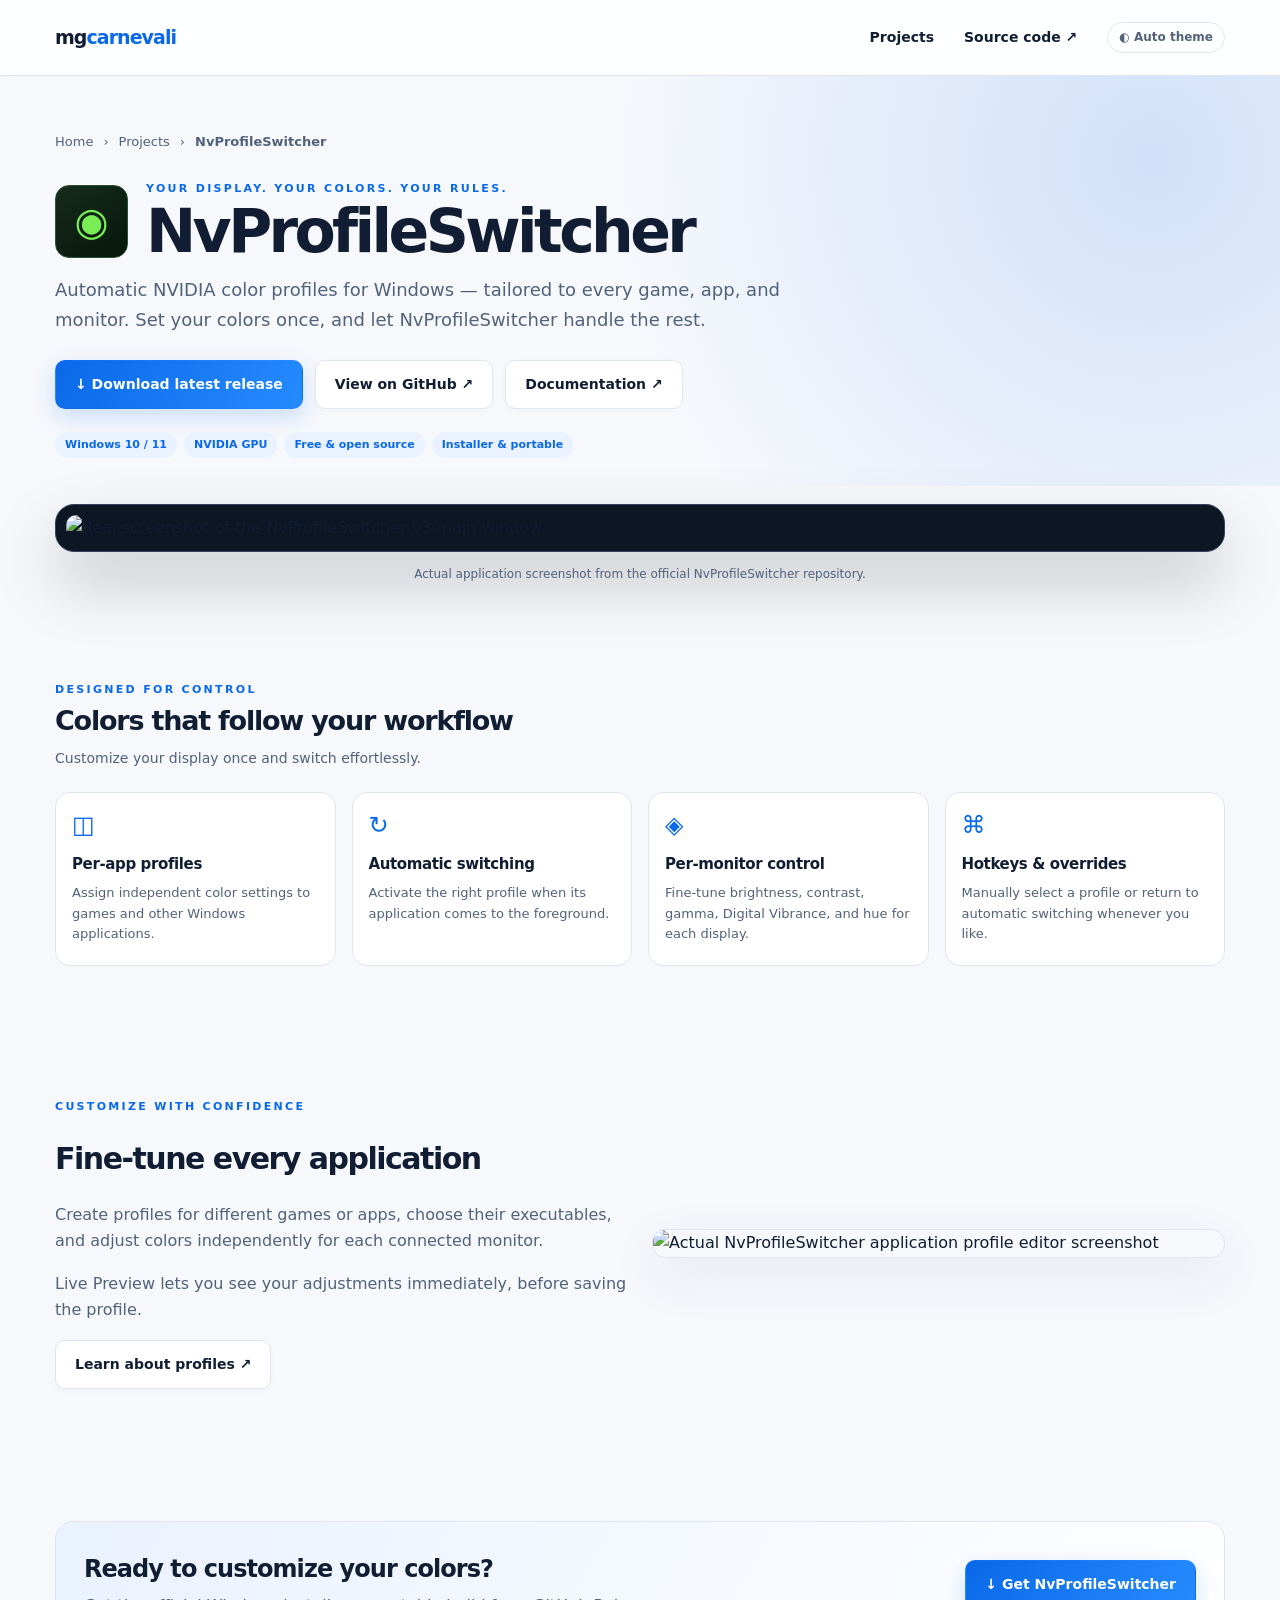
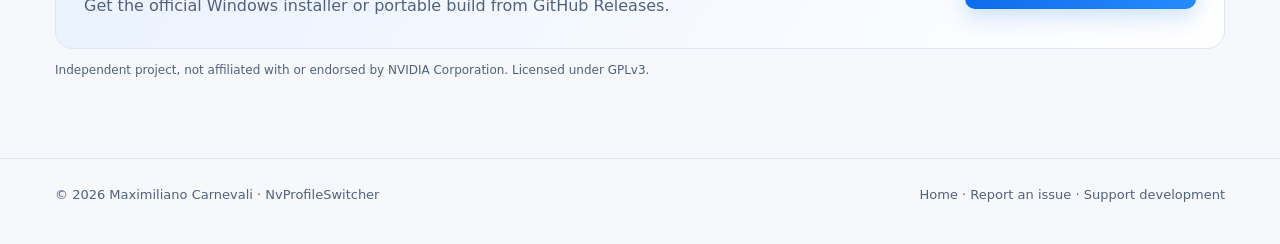
==== NvProfileSwitcher/index.html @ 9fe9328e "Add personal website and NvProfileSwitcher page" ====
<!doctype html><html lang="en"><head><meta charset="utf-8"><meta name="viewport" content="width=device-width, initial-scale=1"><meta name="color-scheme" content="light dark"><title>NvProfileSwitcher | Automatic NVIDIA Color Profiles for Windows</title><meta name="description" content="NvProfileSwitcher automatically applies NVIDIA display color profiles per game, application, and monitor on Windows 10 and 11. Free and open source."><link rel="canonical" href="https://mgcarnevali.github.io/NvProfileSwitcher/"><meta property="og:type" content="website"><meta property="og:title" content="NvProfileSwitcher — Your display. Your colors. Your rules."><meta property="og:description" content="Automatic NVIDIA color profiles for Windows, tailored to every game, app, and monitor."><meta property="og:url" content="https://mgcarnevali.github.io/NvProfileSwitcher/"><link rel="stylesheet" href="/assets/style.css"></head><body>
<header class="site-header"><nav class="container nav" aria-label="Main navigation"><a class="brand" href="/">mg<span>carnevali</span></a><div class="navlinks"><a href="/#projects">Projects</a><a href="https://github.com/mgcarnevali/NvProfileSwitcher" target="_blank" rel="noopener noreferrer">Source code ↗</a><span class="nav-note">◐ Auto theme</span></div></nav></header>
<main><section class="product-hero"><div class="container"><div class="crumbs"><a href="/">Home</a> <span>›</span><a href="/#projects">Projects</a><span>›</span><strong>NvProfileSwitcher</strong></div><div class="product-head"><div class="app-icon" aria-hidden="true">◉</div><div><div class="eyebrow">Your display. Your colors. Your rules.</div><h1>NvProfileSwitcher</h1></div></div><p class="product-sub">Automatic NVIDIA color profiles for Windows — tailored to every game, app, and monitor. Set your colors once, and let NvProfileSwitcher handle the rest.</p><div class="btns"><a class="btn btn-primary" href="https://github.com/mgcarnevali/NvProfileSwitcher/releases/latest" target="_blank" rel="noopener noreferrer">↓ Download latest release</a><a class="btn" href="https://github.com/mgcarnevali/NvProfileSwitcher" target="_blank" rel="noopener noreferrer">View on GitHub ↗</a><a class="btn" href="https://github.com/mgcarnevali/NvProfileSwitcher#readme" target="_blank" rel="noopener noreferrer">Documentation ↗</a></div><div class="tag-row"><span class="tag">Windows 10 / 11</span><span class="tag">NVIDIA GPU</span><span class="tag">Free &amp; open source</span><span class="tag">Installer &amp; portable</span></div></div></section>
<section class="showcase container"><div class="screenshot-frame"><img src="https://raw.githubusercontent.com/mgcarnevali/NvProfileSwitcher/main/assets/screenshots/nvprofileswitcher-main-window.png" alt="Real screenshot of the NvProfileSwitcher v3 main window"></div><p class="screenshot-caption">Actual application screenshot from the official NvProfileSwitcher repository.</p></section>
<section class="section container"><div class="section-title"><div><div class="eyebrow">Designed for control</div><h2>Colors that follow your workflow</h2><p>Customize your display once and switch effortlessly.</p></div></div><div class="feature-grid"><article class="feature"><div class="symbol">◫</div><h3>Per-app profiles</h3><p>Assign independent color settings to games and other Windows applications.</p></article><article class="feature"><div class="symbol">↻</div><h3>Automatic switching</h3><p>Activate the right profile when its application comes to the foreground.</p></article><article class="feature"><div class="symbol">◈</div><h3>Per-monitor control</h3><p>Fine-tune brightness, contrast, gamma, Digital Vibrance, and hue for each display.</p></article><article class="feature"><div class="symbol">⌘</div><h3>Hotkeys &amp; overrides</h3><p>Manually select a profile or return to automatic switching whenever you like.</p></article></div></section>
<section class="section container"><div class="detail-grid"><div><div class="eyebrow">Customize with confidence</div><h2>Fine-tune every application</h2><p>Create profiles for different games or apps, choose their executables, and adjust colors independently for each connected monitor.</p><p>Live Preview lets you see your adjustments immediately, before saving the profile.</p><div class="btns"><a class="btn" href="https://github.com/mgcarnevali/NvProfileSwitcher#profiles-and-editing" target="_blank" rel="noopener noreferrer">Learn about profiles ↗</a></div></div><img src="https://raw.githubusercontent.com/mgcarnevali/NvProfileSwitcher/main/assets/screenshots/nvprofileswitcher-application-profile.png" alt="Actual NvProfileSwitcher application profile editor screenshot" loading="lazy"></div></section>
<section class="section container"><div class="cta"><div><h2>Ready to customize your colors?</h2><p>Get the official Windows installer or portable build from GitHub Releases.</p></div><a class="btn btn-primary" href="https://github.com/mgcarnevali/NvProfileSwitcher/releases/latest" target="_blank" rel="noopener noreferrer">↓ Get NvProfileSwitcher</a></div><p class="smallprint">Independent project, not affiliated with or endorsed by NVIDIA Corporation. Licensed under GPLv3.</p></section></main>
<footer class="site-footer"><div class="container footer-row"><span>© 2026 Maximiliano Carnevali · NvProfileSwitcher</span><span><a href="/">Home</a> · <a href="https://github.com/mgcarnevali/NvProfileSwitcher/issues">Report an issue</a> · <a href="https://ko-fi.com/mgcarnevali">Support development</a></span></div></footer></body></html>
---- assets/style.css ----
:root{color-scheme:light dark;--bg:#f6f8fc;--surface:#ffffff;--ink:#111d32;--sub:#52627a;--line:#dfe6f0;--blue:#0969e8;--blue2:#268bff;--soft:#eaf2ff;--shadow:0 18px 52px rgba(27,53,99,.09);--hero:#eef5ff;--glow:rgba(30,111,235,.17)}
@media(prefers-color-scheme:dark){:root{--bg:#090f19;--surface:#111d2b;--ink:#f0f6ff;--sub:#a4b3c9;--line:#263448;--blue:#3c95ff;--blue2:#1d78ed;--soft:#172e4a;--shadow:0 20px 55px rgba(0,0,0,.26);--hero:#0c1b2b;--glow:rgba(23,107,232,.24)}}
*{box-sizing:border-box}html{scroll-behavior:smooth}body{margin:0;background:var(--bg);color:var(--ink);font:16px/1.65 Inter,ui-sans-serif,system-ui,-apple-system,'Segoe UI',sans-serif}a{color:inherit;text-decoration:none}a:focus-visible,button:focus-visible{outline:3px solid var(--blue);outline-offset:4px}img{max-width:100%;display:block}.container{width:min(1170px,calc(100% - 44px));margin-inline:auto}.site-header{height:76px;display:flex;align-items:center;border-bottom:1px solid var(--line);background:color-mix(in srgb,var(--surface) 88%,transparent);position:sticky;top:0;z-index:10;backdrop-filter:blur(16px)}.nav{display:flex;align-items:center;justify-content:space-between;gap:24px}.brand{font-weight:800;font-size:19px;letter-spacing:-.05em;color:var(--ink)}.brand span{color:var(--blue)}.navlinks{display:flex;align-items:center;gap:30px;font-size:14px;font-weight:650}.navlinks a:hover,.link:hover{color:var(--blue)}.nav-note{font-size:12px;color:var(--sub);border:1px solid var(--line);border-radius:999px;padding:5px 11px}.eyebrow{text-transform:uppercase;font-size:11px;letter-spacing:.21em;color:var(--blue);font-weight:800}.hero{position:relative;overflow:hidden;border-bottom:1px solid var(--line);background:radial-gradient(circle at 82% 35%,var(--glow),transparent 42%),linear-gradient(125deg,var(--surface),var(--hero))}.hero-grid{min-height:425px;display:grid;grid-template-columns:1.05fr .95fr;align-items:center;gap:50px;padding-block:58px}.hero h1{font-size:clamp(42px,5.1vw,72px);letter-spacing:-.065em;line-height:1.07;margin:16px 0 22px;font-weight:800}.hero p{color:var(--sub);font-size:17px;max-width:580px;margin:0 0 29px}.hero-art{position:relative;min-height:280px;display:flex;align-items:center;justify-content:center}.art-orb{position:absolute;width:280px;height:280px;border-radius:50%;background:radial-gradient(circle,#3c9bff80,#1352b300 67%);filter:blur(15px)}.terminal{position:relative;width:100%;max-width:510px;border:1px solid #385476;border-radius:15px;background:#0c1422;box-shadow:0 28px 60px #020b1b60;overflow:hidden;transform:rotate(-3deg)}.term-bar{height:37px;background:#18253a;border-bottom:1px solid #304056;display:flex;align-items:center;gap:7px;padding:0 14px}.dot{width:9px;height:9px;border-radius:50%;background:#ec7370}.dot:nth-child(2){background:#e9c66d}.dot:nth-child(3){background:#68cfa4}.term-body{padding:28px;font:14px/2.05 ui-monospace,SFMono-Regular,Consolas,monospace;color:#c5dcff}.term-body .prompt{color:#70e4b7}.term-body .keyword{color:#74adff}.term-body .muted{color:#7c94b6}.btns{display:flex;flex-wrap:wrap;gap:12px}.btn{display:inline-flex;align-items:center;justify-content:center;gap:9px;border:1px solid var(--line);background:var(--surface);color:var(--ink);border-radius:10px;padding:12px 19px;font-weight:750;font-size:14px;box-shadow:0 2px 8px #00000006;transition:transform .18s,box-shadow .18s}.btn:hover{transform:translateY(-2px);box-shadow:var(--shadow)}.btn-primary{background:linear-gradient(125deg,var(--blue),var(--blue2));border-color:transparent;color:#fff;box-shadow:0 8px 22px #0969e830}.section{padding-block:66px}.section-title{display:flex;justify-content:space-between;align-items:end;gap:24px;margin-bottom:22px}.section-title h2{font-size:27px;letter-spacing:-.045em;margin:0 0 3px}.section-title p{color:var(--sub);margin:0;font-size:14px}.project-grid{display:grid;grid-template-columns:1.35fr 1fr;gap:18px}.project-card{background:var(--surface);border:1px solid var(--line);border-radius:18px;padding:26px;box-shadow:var(--shadow);overflow:hidden}.project-card.featured{grid-row:span 2;display:flex;flex-direction:column}.project-head{display:flex;align-items:center;gap:15px}.app-icon{width:55px;height:55px;border-radius:14px;background:linear-gradient(145deg,#162c1d,#06160b);border:1px solid #2c5133;color:#78ed55;display:grid;place-items:center;font-size:30px;font-weight:800;flex:none}.mini-icon{width:44px;height:44px;border-radius:12px;background:var(--soft);color:var(--blue);display:grid;place-items:center;font-size:22px;flex:none}.project-card h3{font-size:20px;letter-spacing:-.035em;margin:0}.project-card p{color:var(--sub);margin:7px 0 16px;font-size:14px}.tag-row{display:flex;gap:7px;flex-wrap:wrap}.tag{background:var(--soft);color:var(--blue);font-size:11px;font-weight:700;padding:4px 10px;border-radius:999px}.project-screenshot{margin-top:24px;border:1px solid #314159;border-radius:12px;overflow:hidden;background:#0c1523;min-height:180px;display:grid;place-items:center}.project-screenshot img{width:100%;height:auto}.card-bottom{margin-top:auto;padding-top:20px}.link{font-weight:800;font-size:14px;color:var(--blue)}.card-slim{display:flex;flex-direction:column;justify-content:space-between;min-height:188px}.card-slim .project-head{align-items:flex-start}.muted{color:var(--sub)}.site-footer{border-top:1px solid var(--line);padding:25px 0 38px;color:var(--sub);font-size:13px}.footer-row{display:flex;justify-content:space-between;gap:20px;flex-wrap:wrap}.footer-row a:hover{color:var(--blue)}.crumbs{display:flex;align-items:center;gap:10px;color:var(--sub);font-size:13px;margin-bottom:28px}.crumbs a:hover{color:var(--blue)}.product-hero{padding:55px 0 28px;background:radial-gradient(circle at 90% 20%,var(--glow),transparent 45%)}.product-head{display:flex;align-items:center;gap:18px;margin-bottom:12px}.product-head .app-icon{width:73px;height:73px;font-size:39px}.product-head h1{font-size:clamp(37px,5vw,60px);line-height:1.08;letter-spacing:-.06em;margin:0}.product-sub{font-size:18px;color:var(--sub);max-width:790px;margin:0 0 25px}.product-hero .tag-row{margin-top:23px}.showcase{padding:18px 0 30px}.screenshot-frame{padding:10px;background:#0c1625;border:1px solid #32435a;border-radius:19px;box-shadow:0 30px 65px #00000035}.screenshot-frame img{border-radius:10px;width:100%}.screenshot-caption{text-align:center;color:var(--sub);font-size:12px;margin:13px 0 0}.feature-grid{display:grid;grid-template-columns:repeat(4,1fr);gap:16px}.feature{padding:20px 16px;background:var(--surface);border:1px solid var(--line);border-radius:15px}.feature .symbol{font-size:24px;color:var(--blue);line-height:1}.feature h3{font-size:15px;letter-spacing:-.025em;margin:15px 0 6px}.feature p{font-size:13px;line-height:1.6;color:var(--sub);margin:0}.detail-grid{display:grid;grid-template-columns:1fr 1fr;gap:24px;align-items:center}.detail-grid img{border-radius:13px;border:1px solid var(--line);box-shadow:var(--shadow)}.detail-grid h2{font-size:30px;letter-spacing:-.05em;line-height:1.2}.detail-grid p{color:var(--sub)}.cta{padding:28px;border-radius:18px;background:linear-gradient(120deg,var(--soft),var(--surface));border:1px solid var(--line);display:flex;align-items:center;justify-content:space-between;gap:24px}.cta h2{margin:0 0 4px;letter-spacing:-.04em}.cta p{margin:0;color:var(--sub)}.smallprint{font-size:12px;color:var(--sub)}
@media(max-width:850px){.hero-grid{grid-template-columns:1fr;gap:10px;padding-block:52px}.hero-art{min-height:210px}.terminal{max-width:570px;transform:none}.project-grid{grid-template-columns:1fr}.project-card.featured{grid-row:auto}.feature-grid{grid-template-columns:repeat(2,1fr)}.detail-grid{grid-template-columns:1fr}.product-head h1{font-size:39px}}
@media(max-width:520px){.container{width:min(100% - 30px,1170px)}.site-header{height:66px}.navlinks{gap:15px;font-size:13px}.nav-note{display:none}.hero h1{font-size:45px}.hero-grid{padding-block:38px}.hero-art{min-height:165px}.term-body{font-size:11px;padding:18px}.section{padding-block:42px}.feature-grid{grid-template-columns:1fr}.product-head .app-icon{width:54px;height:54px;font-size:30px}.product-head h1{font-size:31px}.product-sub{font-size:16px}.cta{flex-direction:column;align-items:flex-start}.btns .btn{font-size:13px;padding:11px 13px}}
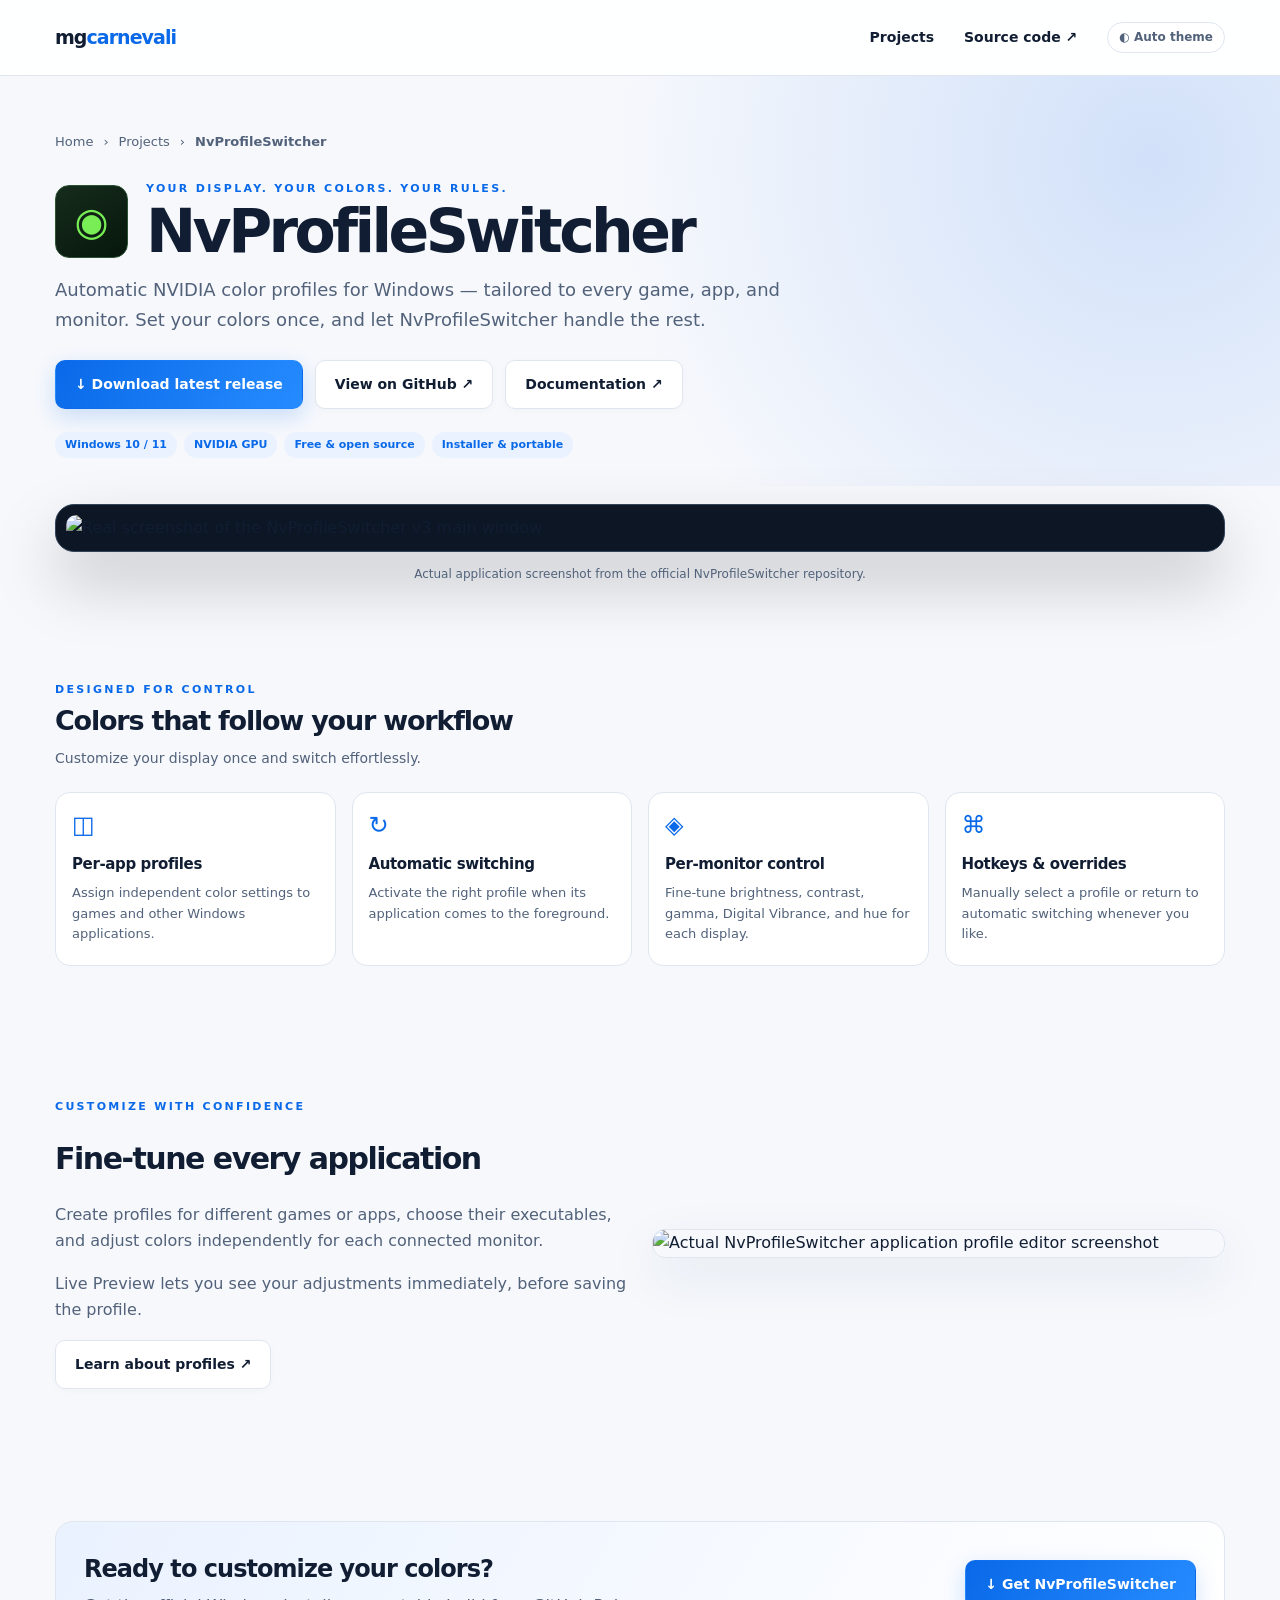
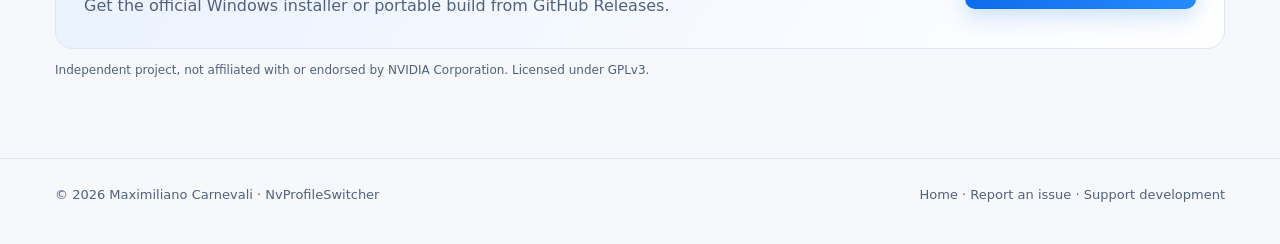
==== commit 643f6bd4: "Add personal website and NvProfileSwitcher page" ====
--- a/NvProfileSwitcher/index.html
+++ b/NvProfileSwitcher/index.html
@@ -1,8 +1,8 @@
 <!doctype html><html lang="en"><head><meta charset="utf-8"><meta name="viewport" content="width=device-width, initial-scale=1"><meta name="color-scheme" content="light dark"><title>NvProfileSwitcher | Automatic NVIDIA Color Profiles for Windows</title><meta name="description" content="NvProfileSwitcher automatically applies NVIDIA display color profiles per game, application, and monitor on Windows 10 and 11. Free and open source."><link rel="canonical" href="https://mgcarnevali.github.io/NvProfileSwitcher/"><meta property="og:type" content="website"><meta property="og:title" content="NvProfileSwitcher — Your display. Your colors. Your rules."><meta property="og:description" content="Automatic NVIDIA color profiles for Windows, tailored to every game, app, and monitor."><meta property="og:url" content="https://mgcarnevali.github.io/NvProfileSwitcher/"><link rel="stylesheet" href="/assets/style.css"></head><body>
-<header class="site-header"><nav class="container nav" aria-label="Main navigation"><a class="brand" href="/">mg<span>carnevali</span></a><div class="navlinks"><a href="/#projects">Projects</a><a href="https://github.com/mgcarnevali/NvProfileSwitcher" target="_blank" rel="noopener noreferrer">Source code ↗</a><span class="nav-note">◐ Auto theme</span></div></nav></header>
+<header class="site-header"><nav class="container nav" aria-label="Main navigation"><a class="brand" href="/">mg<span>carnevali</span></a><div class="navlinks"><a href="/#projects">Projects</a><a href="https://github.com/mgcarnevali/NvProfileSwitcher" target="_blank" rel="noopener noreferrer">Source code ↗</a><button class="theme-toggle" type="button" data-theme-toggle aria-label="Theme: Auto. Click to change theme" title="Switch color theme">◐ Auto theme</button></div></nav></header>
 <main><section class="product-hero"><div class="container"><div class="crumbs"><a href="/">Home</a> <span>›</span><a href="/#projects">Projects</a><span>›</span><strong>NvProfileSwitcher</strong></div><div class="product-head"><div class="app-icon" aria-hidden="true">◉</div><div><div class="eyebrow">Your display. Your colors. Your rules.</div><h1>NvProfileSwitcher</h1></div></div><p class="product-sub">Automatic NVIDIA color profiles for Windows — tailored to every game, app, and monitor. Set your colors once, and let NvProfileSwitcher handle the rest.</p><div class="btns"><a class="btn btn-primary" href="https://github.com/mgcarnevali/NvProfileSwitcher/releases/latest" target="_blank" rel="noopener noreferrer">↓ Download latest release</a><a class="btn" href="https://github.com/mgcarnevali/NvProfileSwitcher" target="_blank" rel="noopener noreferrer">View on GitHub ↗</a><a class="btn" href="https://github.com/mgcarnevali/NvProfileSwitcher#readme" target="_blank" rel="noopener noreferrer">Documentation ↗</a></div><div class="tag-row"><span class="tag">Windows 10 / 11</span><span class="tag">NVIDIA GPU</span><span class="tag">Free &amp; open source</span><span class="tag">Installer &amp; portable</span></div></div></section>
 <section class="showcase container"><div class="screenshot-frame"><img src="https://raw.githubusercontent.com/mgcarnevali/NvProfileSwitcher/main/assets/screenshots/nvprofileswitcher-main-window.png" alt="Real screenshot of the NvProfileSwitcher v3 main window"></div><p class="screenshot-caption">Actual application screenshot from the official NvProfileSwitcher repository.</p></section>
 <section class="section container"><div class="section-title"><div><div class="eyebrow">Designed for control</div><h2>Colors that follow your workflow</h2><p>Customize your display once and switch effortlessly.</p></div></div><div class="feature-grid"><article class="feature"><div class="symbol">◫</div><h3>Per-app profiles</h3><p>Assign independent color settings to games and other Windows applications.</p></article><article class="feature"><div class="symbol">↻</div><h3>Automatic switching</h3><p>Activate the right profile when its application comes to the foreground.</p></article><article class="feature"><div class="symbol">◈</div><h3>Per-monitor control</h3><p>Fine-tune brightness, contrast, gamma, Digital Vibrance, and hue for each display.</p></article><article class="feature"><div class="symbol">⌘</div><h3>Hotkeys &amp; overrides</h3><p>Manually select a profile or return to automatic switching whenever you like.</p></article></div></section>
 <section class="section container"><div class="detail-grid"><div><div class="eyebrow">Customize with confidence</div><h2>Fine-tune every application</h2><p>Create profiles for different games or apps, choose their executables, and adjust colors independently for each connected monitor.</p><p>Live Preview lets you see your adjustments immediately, before saving the profile.</p><div class="btns"><a class="btn" href="https://github.com/mgcarnevali/NvProfileSwitcher#profiles-and-editing" target="_blank" rel="noopener noreferrer">Learn about profiles ↗</a></div></div><img src="https://raw.githubusercontent.com/mgcarnevali/NvProfileSwitcher/main/assets/screenshots/nvprofileswitcher-application-profile.png" alt="Actual NvProfileSwitcher application profile editor screenshot" loading="lazy"></div></section>
 <section class="section container"><div class="cta"><div><h2>Ready to customize your colors?</h2><p>Get the official Windows installer or portable build from GitHub Releases.</p></div><a class="btn btn-primary" href="https://github.com/mgcarnevali/NvProfileSwitcher/releases/latest" target="_blank" rel="noopener noreferrer">↓ Get NvProfileSwitcher</a></div><p class="smallprint">Independent project, not affiliated with or endorsed by NVIDIA Corporation. Licensed under GPLv3.</p></section></main>
-<footer class="site-footer"><div class="container footer-row"><span>© 2026 Maximiliano Carnevali · NvProfileSwitcher</span><span><a href="/">Home</a> · <a href="https://github.com/mgcarnevali/NvProfileSwitcher/issues">Report an issue</a> · <a href="https://ko-fi.com/mgcarnevali">Support development</a></span></div></footer></body></html>
+<footer class="site-footer"><div class="container footer-row"><span>© 2026 Maximiliano Carnevali · NvProfileSwitcher</span><span><a href="/">Home</a> · <a href="https://github.com/mgcarnevali/NvProfileSwitcher/issues">Report an issue</a> · <a href="https://ko-fi.com/mgcarnevali">Support development</a></span></div></footer><script src="/assets/theme.js" defer></script></body></html>
--- a/assets/style.css
+++ b/assets/style.css
@@ -1,5 +1,9 @@
 :root{color-scheme:light dark;--bg:#f6f8fc;--surface:#ffffff;--ink:#111d32;--sub:#52627a;--line:#dfe6f0;--blue:#0969e8;--blue2:#268bff;--soft:#eaf2ff;--shadow:0 18px 52px rgba(27,53,99,.09);--hero:#eef5ff;--glow:rgba(30,111,235,.17)}
-@media(prefers-color-scheme:dark){:root{--bg:#090f19;--surface:#111d2b;--ink:#f0f6ff;--sub:#a4b3c9;--line:#263448;--blue:#3c95ff;--blue2:#1d78ed;--soft:#172e4a;--shadow:0 20px 55px rgba(0,0,0,.26);--hero:#0c1b2b;--glow:rgba(23,107,232,.24)}}
+@media(prefers-color-scheme:dark){:root:not([data-theme="light"]){--bg:#090f19;--surface:#111d2b;--ink:#f0f6ff;--sub:#a4b3c9;--line:#263448;--blue:#3c95ff;--blue2:#1d78ed;--soft:#172e4a;--shadow:0 20px 55px rgba(0,0,0,.26);--hero:#0c1b2b;--glow:rgba(23,107,232,.24)}}
 *{box-sizing:border-box}html{scroll-behavior:smooth}body{margin:0;background:var(--bg);color:var(--ink);font:16px/1.65 Inter,ui-sans-serif,system-ui,-apple-system,'Segoe UI',sans-serif}a{color:inherit;text-decoration:none}a:focus-visible,button:focus-visible{outline:3px solid var(--blue);outline-offset:4px}img{max-width:100%;display:block}.container{width:min(1170px,calc(100% - 44px));margin-inline:auto}.site-header{height:76px;display:flex;align-items:center;border-bottom:1px solid var(--line);background:color-mix(in srgb,var(--surface) 88%,transparent);position:sticky;top:0;z-index:10;backdrop-filter:blur(16px)}.nav{display:flex;align-items:center;justify-content:space-between;gap:24px}.brand{font-weight:800;font-size:19px;letter-spacing:-.05em;color:var(--ink)}.brand span{color:var(--blue)}.navlinks{display:flex;align-items:center;gap:30px;font-size:14px;font-weight:650}.navlinks a:hover,.link:hover{color:var(--blue)}.nav-note{font-size:12px;color:var(--sub);border:1px solid var(--line);border-radius:999px;padding:5px 11px}.eyebrow{text-transform:uppercase;font-size:11px;letter-spacing:.21em;color:var(--blue);font-weight:800}.hero{position:relative;overflow:hidden;border-bottom:1px solid var(--line);background:radial-gradient(circle at 82% 35%,var(--glow),transparent 42%),linear-gradient(125deg,var(--surface),var(--hero))}.hero-grid{min-height:425px;display:grid;grid-template-columns:1.05fr .95fr;align-items:center;gap:50px;padding-block:58px}.hero h1{font-size:clamp(42px,5.1vw,72px);letter-spacing:-.065em;line-height:1.07;margin:16px 0 22px;font-weight:800}.hero p{color:var(--sub);font-size:17px;max-width:580px;margin:0 0 29px}.hero-art{position:relative;min-height:280px;display:flex;align-items:center;justify-content:center}.art-orb{position:absolute;width:280px;height:280px;border-radius:50%;background:radial-gradient(circle,#3c9bff80,#1352b300 67%);filter:blur(15px)}.terminal{position:relative;width:100%;max-width:510px;border:1px solid #385476;border-radius:15px;background:#0c1422;box-shadow:0 28px 60px #020b1b60;overflow:hidden;transform:rotate(-3deg)}.term-bar{height:37px;background:#18253a;border-bottom:1px solid #304056;display:flex;align-items:center;gap:7px;padding:0 14px}.dot{width:9px;height:9px;border-radius:50%;background:#ec7370}.dot:nth-child(2){background:#e9c66d}.dot:nth-child(3){background:#68cfa4}.term-body{padding:28px;font:14px/2.05 ui-monospace,SFMono-Regular,Consolas,monospace;color:#c5dcff}.term-body .prompt{color:#70e4b7}.term-body .keyword{color:#74adff}.term-body .muted{color:#7c94b6}.btns{display:flex;flex-wrap:wrap;gap:12px}.btn{display:inline-flex;align-items:center;justify-content:center;gap:9px;border:1px solid var(--line);background:var(--surface);color:var(--ink);border-radius:10px;padding:12px 19px;font-weight:750;font-size:14px;box-shadow:0 2px 8px #00000006;transition:transform .18s,box-shadow .18s}.btn:hover{transform:translateY(-2px);box-shadow:var(--shadow)}.btn-primary{background:linear-gradient(125deg,var(--blue),var(--blue2));border-color:transparent;color:#fff;box-shadow:0 8px 22px #0969e830}.section{padding-block:66px}.section-title{display:flex;justify-content:space-between;align-items:end;gap:24px;margin-bottom:22px}.section-title h2{font-size:27px;letter-spacing:-.045em;margin:0 0 3px}.section-title p{color:var(--sub);margin:0;font-size:14px}.project-grid{display:grid;grid-template-columns:1.35fr 1fr;gap:18px}.project-card{background:var(--surface);border:1px solid var(--line);border-radius:18px;padding:26px;box-shadow:var(--shadow);overflow:hidden}.project-card.featured{grid-row:span 2;display:flex;flex-direction:column}.project-head{display:flex;align-items:center;gap:15px}.app-icon{width:55px;height:55px;border-radius:14px;background:linear-gradient(145deg,#162c1d,#06160b);border:1px solid #2c5133;color:#78ed55;display:grid;place-items:center;font-size:30px;font-weight:800;flex:none}.mini-icon{width:44px;height:44px;border-radius:12px;background:var(--soft);color:var(--blue);display:grid;place-items:center;font-size:22px;flex:none}.project-card h3{font-size:20px;letter-spacing:-.035em;margin:0}.project-card p{color:var(--sub);margin:7px 0 16px;font-size:14px}.tag-row{display:flex;gap:7px;flex-wrap:wrap}.tag{background:var(--soft);color:var(--blue);font-size:11px;font-weight:700;padding:4px 10px;border-radius:999px}.project-screenshot{margin-top:24px;border:1px solid #314159;border-radius:12px;overflow:hidden;background:#0c1523;min-height:180px;display:grid;place-items:center}.project-screenshot img{width:100%;height:auto}.card-bottom{margin-top:auto;padding-top:20px}.link{font-weight:800;font-size:14px;color:var(--blue)}.card-slim{display:flex;flex-direction:column;justify-content:space-between;min-height:188px}.card-slim .project-head{align-items:flex-start}.muted{color:var(--sub)}.site-footer{border-top:1px solid var(--line);padding:25px 0 38px;color:var(--sub);font-size:13px}.footer-row{display:flex;justify-content:space-between;gap:20px;flex-wrap:wrap}.footer-row a:hover{color:var(--blue)}.crumbs{display:flex;align-items:center;gap:10px;color:var(--sub);font-size:13px;margin-bottom:28px}.crumbs a:hover{color:var(--blue)}.product-hero{padding:55px 0 28px;background:radial-gradient(circle at 90% 20%,var(--glow),transparent 45%)}.product-head{display:flex;align-items:center;gap:18px;margin-bottom:12px}.product-head .app-icon{width:73px;height:73px;font-size:39px}.product-head h1{font-size:clamp(37px,5vw,60px);line-height:1.08;letter-spacing:-.06em;margin:0}.product-sub{font-size:18px;color:var(--sub);max-width:790px;margin:0 0 25px}.product-hero .tag-row{margin-top:23px}.showcase{padding:18px 0 30px}.screenshot-frame{padding:10px;background:#0c1625;border:1px solid #32435a;border-radius:19px;box-shadow:0 30px 65px #00000035}.screenshot-frame img{border-radius:10px;width:100%}.screenshot-caption{text-align:center;color:var(--sub);font-size:12px;margin:13px 0 0}.feature-grid{display:grid;grid-template-columns:repeat(4,1fr);gap:16px}.feature{padding:20px 16px;background:var(--surface);border:1px solid var(--line);border-radius:15px}.feature .symbol{font-size:24px;color:var(--blue);line-height:1}.feature h3{font-size:15px;letter-spacing:-.025em;margin:15px 0 6px}.feature p{font-size:13px;line-height:1.6;color:var(--sub);margin:0}.detail-grid{display:grid;grid-template-columns:1fr 1fr;gap:24px;align-items:center}.detail-grid img{border-radius:13px;border:1px solid var(--line);box-shadow:var(--shadow)}.detail-grid h2{font-size:30px;letter-spacing:-.05em;line-height:1.2}.detail-grid p{color:var(--sub)}.cta{padding:28px;border-radius:18px;background:linear-gradient(120deg,var(--soft),var(--surface));border:1px solid var(--line);display:flex;align-items:center;justify-content:space-between;gap:24px}.cta h2{margin:0 0 4px;letter-spacing:-.04em}.cta p{margin:0;color:var(--sub)}.smallprint{font-size:12px;color:var(--sub)}
 @media(max-width:850px){.hero-grid{grid-template-columns:1fr;gap:10px;padding-block:52px}.hero-art{min-height:210px}.terminal{max-width:570px;transform:none}.project-grid{grid-template-columns:1fr}.project-card.featured{grid-row:auto}.feature-grid{grid-template-columns:repeat(2,1fr)}.detail-grid{grid-template-columns:1fr}.product-head h1{font-size:39px}}
 @media(max-width:520px){.container{width:min(100% - 30px,1170px)}.site-header{height:66px}.navlinks{gap:15px;font-size:13px}.nav-note{display:none}.hero h1{font-size:45px}.hero-grid{padding-block:38px}.hero-art{min-height:165px}.term-body{font-size:11px;padding:18px}.section{padding-block:42px}.feature-grid{grid-template-columns:1fr}.product-head .app-icon{width:54px;height:54px;font-size:30px}.product-head h1{font-size:31px}.product-sub{font-size:16px}.cta{flex-direction:column;align-items:flex-start}.btns .btn{font-size:13px;padding:11px 13px}}
+
+:root[data-theme="dark"]{color-scheme:dark;--bg:#090f19;--surface:#111d2b;--ink:#f0f6ff;--sub:#a4b3c9;--line:#263448;--blue:#3c95ff;--blue2:#1d78ed;--soft:#172e4a;--shadow:0 20px 55px rgba(0,0,0,.26);--hero:#0c1b2b;--glow:rgba(23,107,232,.24)}
+:root[data-theme="light"]{color-scheme:light;--bg:#f6f8fc;--surface:#ffffff;--ink:#111d32;--sub:#52627a;--line:#dfe6f0;--blue:#0969e8;--blue2:#268bff;--soft:#eaf2ff;--shadow:0 18px 52px rgba(27,53,99,.09);--hero:#eef5ff;--glow:rgba(30,111,235,.17)}
+.theme-toggle{font:inherit;font-size:12px;font-weight:650;line-height:1.65;color:var(--sub);background:var(--surface);border:1px solid var(--line);border-radius:999px;padding:5px 11px;cursor:pointer;white-space:nowrap}.theme-toggle:hover{border-color:var(--blue);color:var(--blue)}
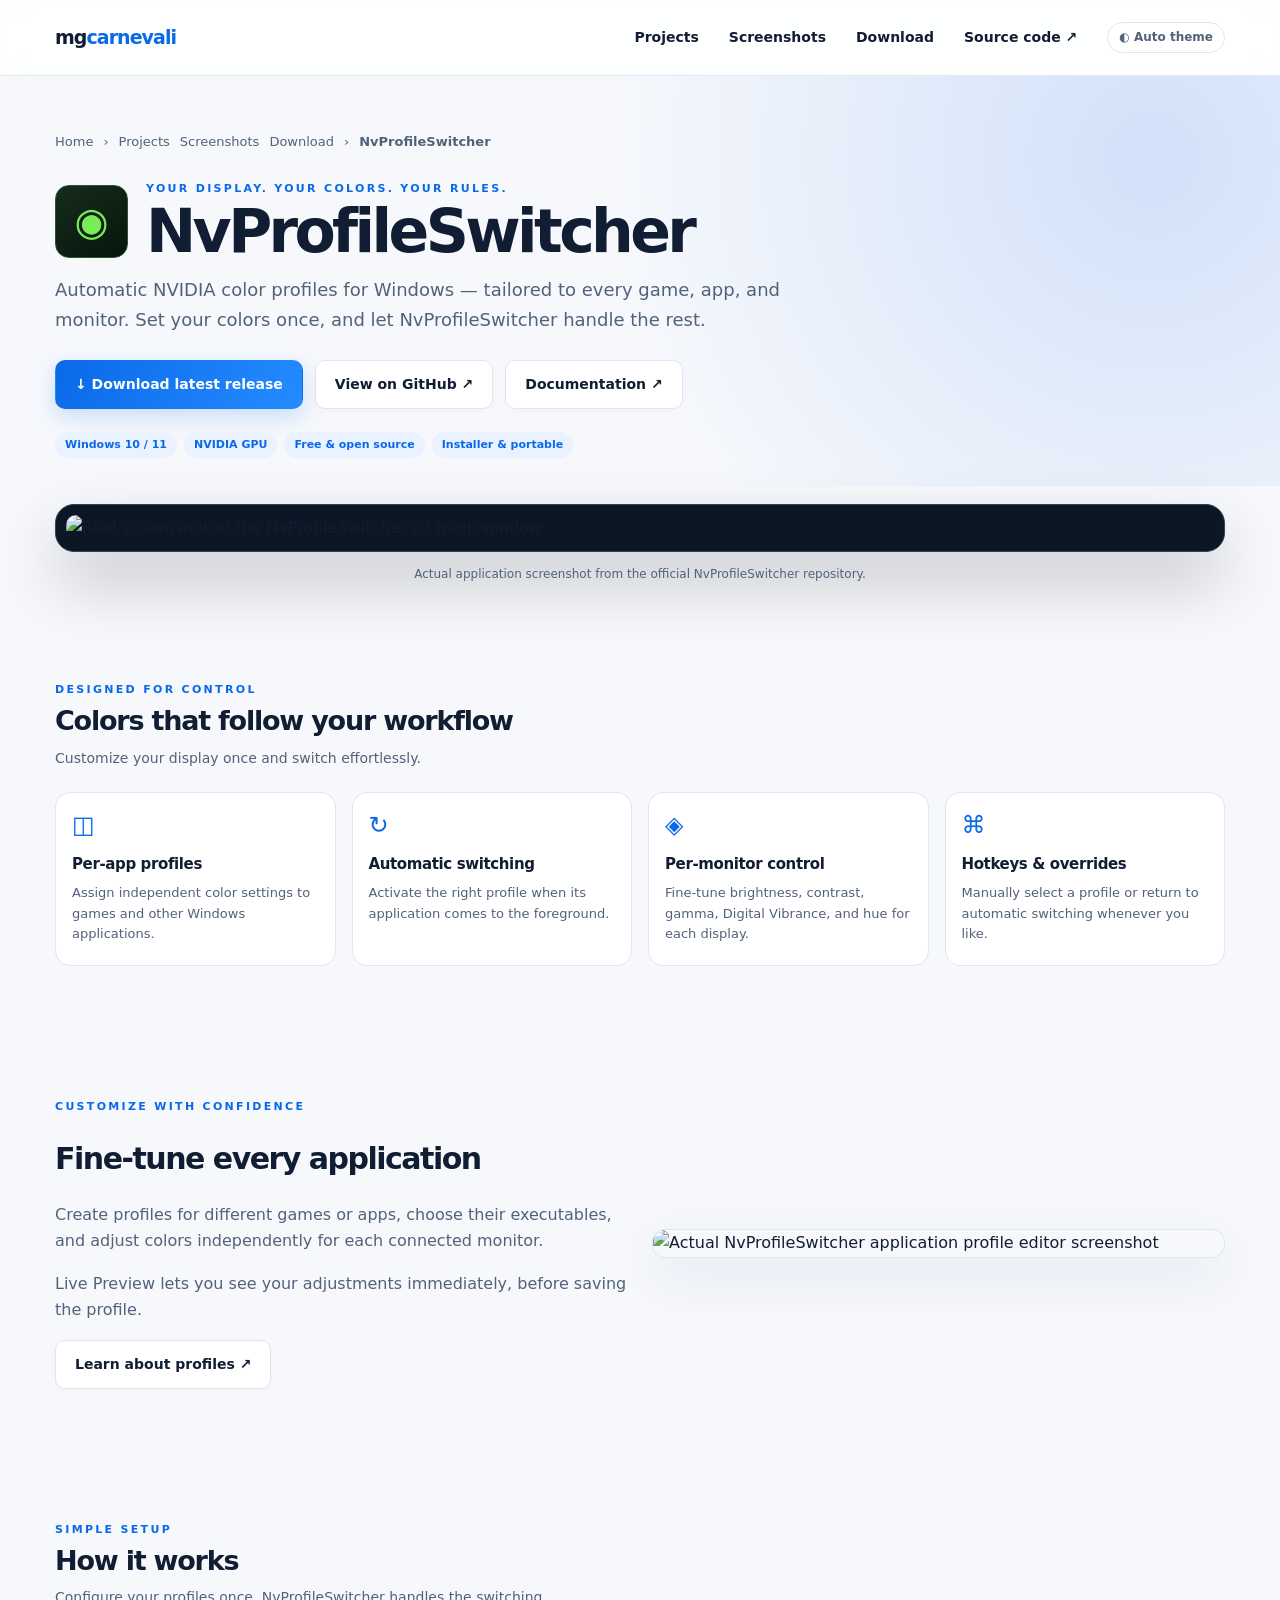
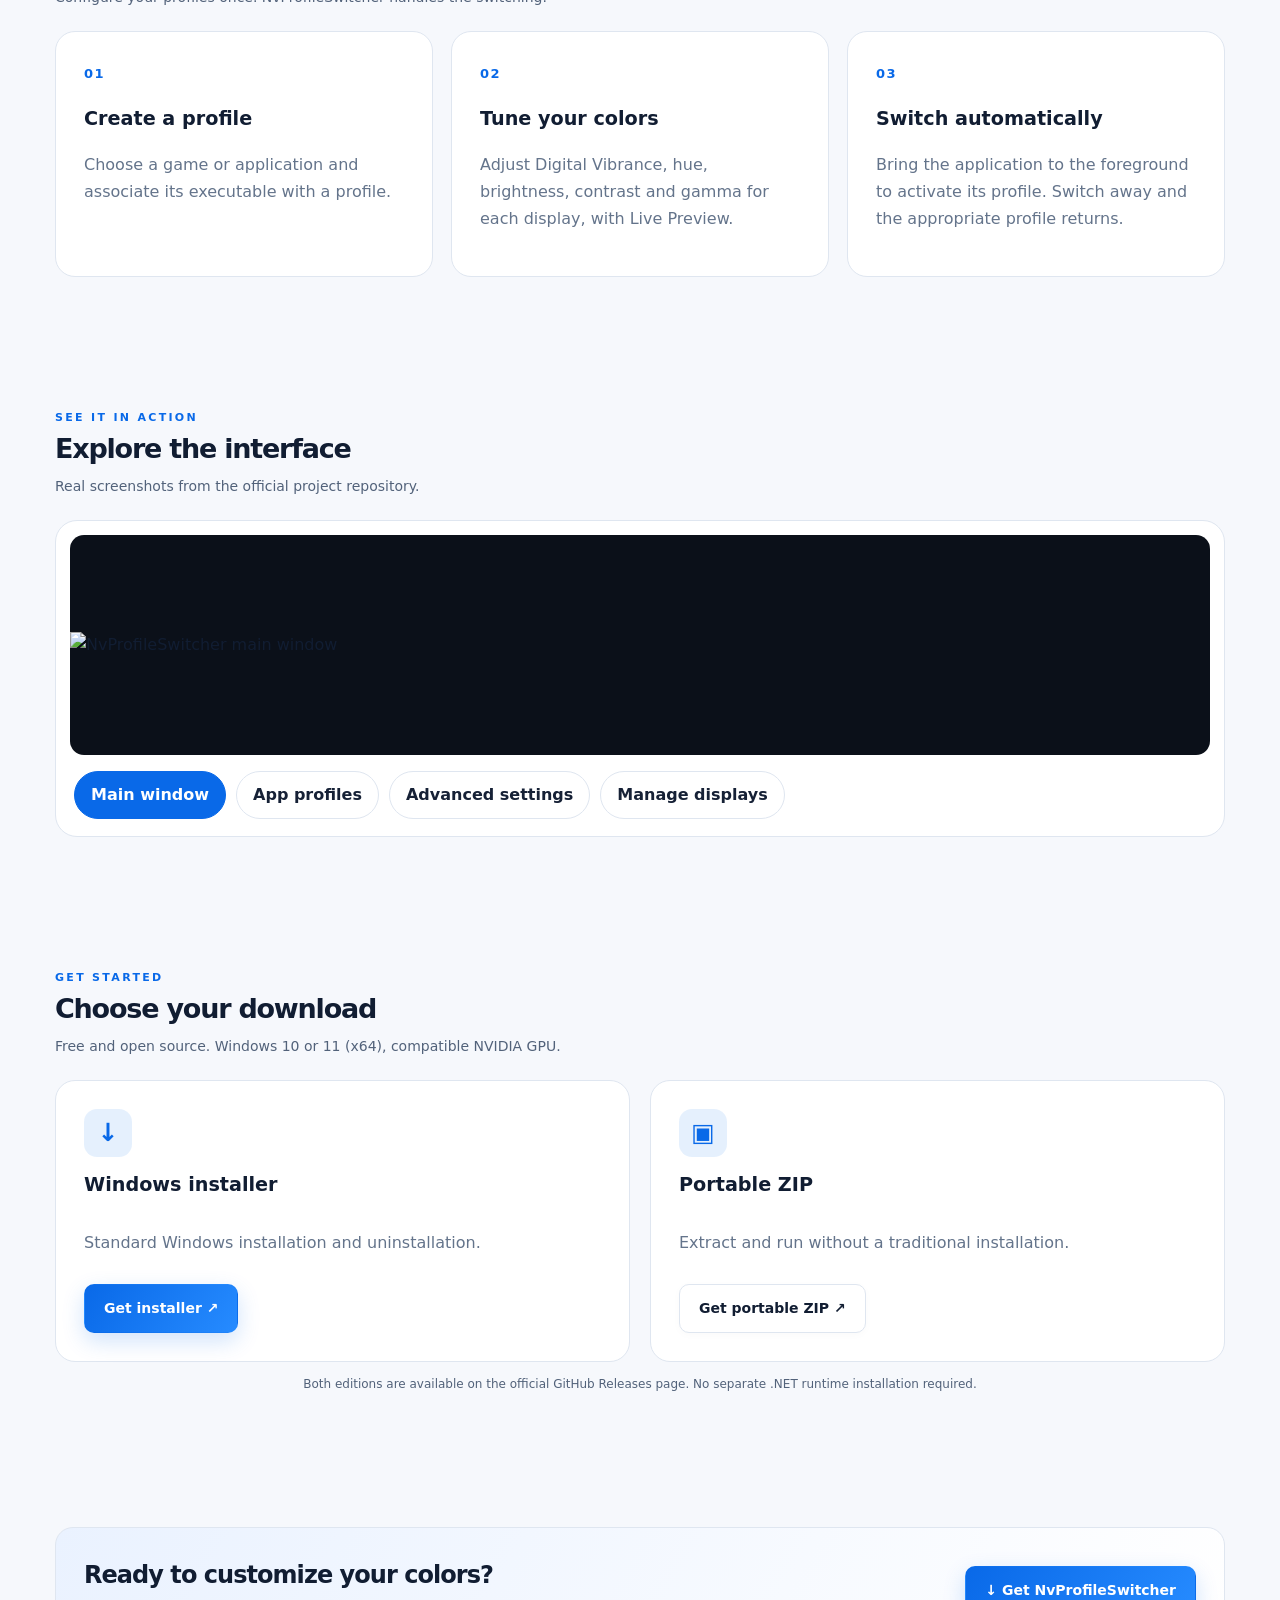
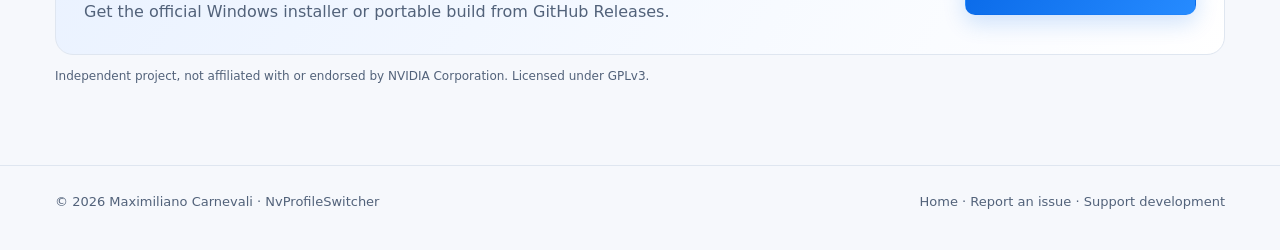
==== commit 85039ede: "Add personal website and NvProfileSwitcher page" ====
--- a/NvProfileSwitcher/index.html
+++ b/NvProfileSwitcher/index.html
@@ -1,8 +1,11 @@
-<!doctype html><html lang="en"><head><meta charset="utf-8"><meta name="viewport" content="width=device-width, initial-scale=1"><meta name="color-scheme" content="light dark"><title>NvProfileSwitcher | Automatic NVIDIA Color Profiles for Windows</title><meta name="description" content="NvProfileSwitcher automatically applies NVIDIA display color profiles per game, application, and monitor on Windows 10 and 11. Free and open source."><link rel="canonical" href="https://mgcarnevali.github.io/NvProfileSwitcher/"><meta property="og:type" content="website"><meta property="og:title" content="NvProfileSwitcher — Your display. Your colors. Your rules."><meta property="og:description" content="Automatic NVIDIA color profiles for Windows, tailored to every game, app, and monitor."><meta property="og:url" content="https://mgcarnevali.github.io/NvProfileSwitcher/"><link rel="stylesheet" href="/assets/style.css"></head><body>
-<header class="site-header"><nav class="container nav" aria-label="Main navigation"><a class="brand" href="/">mg<span>carnevali</span></a><div class="navlinks"><a href="/#projects">Projects</a><a href="https://github.com/mgcarnevali/NvProfileSwitcher" target="_blank" rel="noopener noreferrer">Source code ↗</a><button class="theme-toggle" type="button" data-theme-toggle aria-label="Theme: Auto. Click to change theme" title="Switch color theme">◐ Auto theme</button></div></nav></header>
-<main><section class="product-hero"><div class="container"><div class="crumbs"><a href="/">Home</a> <span>›</span><a href="/#projects">Projects</a><span>›</span><strong>NvProfileSwitcher</strong></div><div class="product-head"><div class="app-icon" aria-hidden="true">◉</div><div><div class="eyebrow">Your display. Your colors. Your rules.</div><h1>NvProfileSwitcher</h1></div></div><p class="product-sub">Automatic NVIDIA color profiles for Windows — tailored to every game, app, and monitor. Set your colors once, and let NvProfileSwitcher handle the rest.</p><div class="btns"><a class="btn btn-primary" href="https://github.com/mgcarnevali/NvProfileSwitcher/releases/latest" target="_blank" rel="noopener noreferrer">↓ Download latest release</a><a class="btn" href="https://github.com/mgcarnevali/NvProfileSwitcher" target="_blank" rel="noopener noreferrer">View on GitHub ↗</a><a class="btn" href="https://github.com/mgcarnevali/NvProfileSwitcher#readme" target="_blank" rel="noopener noreferrer">Documentation ↗</a></div><div class="tag-row"><span class="tag">Windows 10 / 11</span><span class="tag">NVIDIA GPU</span><span class="tag">Free &amp; open source</span><span class="tag">Installer &amp; portable</span></div></div></section>
+<!doctype html><html lang="en"><head><meta charset="utf-8"><meta name="viewport" content="width=device-width, initial-scale=1"><meta name="color-scheme" content="light dark"><title>NvProfileSwitcher | Automatic NVIDIA Color Profiles for Windows</title><meta name="description" content="NvProfileSwitcher automatically applies NVIDIA display color profiles per game, application, and monitor on Windows 10 and 11. Free and open source."><link rel="canonical" href="https://mgcarnevali.github.io/NvProfileSwitcher/"><meta property="og:type" content="website"><meta property="og:image" content="https://raw.githubusercontent.com/mgcarnevali/NvProfileSwitcher/main/assets/screenshots/nvprofileswitcher-main-window.png"><meta property="og:title" content="NvProfileSwitcher — Your display. Your colors. Your rules."><meta property="og:description" content="Automatic NVIDIA color profiles for Windows, tailored to every game, app, and monitor."><meta property="og:url" content="https://mgcarnevali.github.io/NvProfileSwitcher/"><link rel="stylesheet" href="/assets/style.css"></head><body>
+<header class="site-header"><nav class="container nav" aria-label="Main navigation"><a class="brand" href="/">mg<span>carnevali</span></a><div class="navlinks"><a href="/#projects">Projects</a><a href="#screenshots">Screenshots</a><a href="#download">Download</a><a href="https://github.com/mgcarnevali/NvProfileSwitcher" target="_blank" rel="noopener noreferrer">Source code ↗</a><button class="theme-toggle" type="button" data-theme-toggle aria-label="Theme: Auto. Click to change theme" title="Switch color theme">◐ Auto theme</button></div></nav></header>
+<main><section class="product-hero"><div class="container"><div class="crumbs"><a href="/">Home</a> <span>›</span><a href="/#projects">Projects</a><a href="#screenshots">Screenshots</a><a href="#download">Download</a><span>›</span><strong>NvProfileSwitcher</strong></div><div class="product-head"><div class="app-icon" aria-hidden="true">◉</div><div><div class="eyebrow">Your display. Your colors. Your rules.</div><h1>NvProfileSwitcher</h1></div></div><p class="product-sub">Automatic NVIDIA color profiles for Windows — tailored to every game, app, and monitor. Set your colors once, and let NvProfileSwitcher handle the rest.</p><div class="btns"><a class="btn btn-primary" href="https://github.com/mgcarnevali/NvProfileSwitcher/releases/latest" target="_blank" rel="noopener noreferrer">↓ Download latest release</a><a class="btn" href="https://github.com/mgcarnevali/NvProfileSwitcher" target="_blank" rel="noopener noreferrer">View on GitHub ↗</a><a class="btn" href="https://github.com/mgcarnevali/NvProfileSwitcher#readme" target="_blank" rel="noopener noreferrer">Documentation ↗</a></div><div class="tag-row"><span class="tag">Windows 10 / 11</span><span class="tag">NVIDIA GPU</span><span class="tag">Free &amp; open source</span><span class="tag">Installer &amp; portable</span></div></div></section>
 <section class="showcase container"><div class="screenshot-frame"><img src="https://raw.githubusercontent.com/mgcarnevali/NvProfileSwitcher/main/assets/screenshots/nvprofileswitcher-main-window.png" alt="Real screenshot of the NvProfileSwitcher v3 main window"></div><p class="screenshot-caption">Actual application screenshot from the official NvProfileSwitcher repository.</p></section>
 <section class="section container"><div class="section-title"><div><div class="eyebrow">Designed for control</div><h2>Colors that follow your workflow</h2><p>Customize your display once and switch effortlessly.</p></div></div><div class="feature-grid"><article class="feature"><div class="symbol">◫</div><h3>Per-app profiles</h3><p>Assign independent color settings to games and other Windows applications.</p></article><article class="feature"><div class="symbol">↻</div><h3>Automatic switching</h3><p>Activate the right profile when its application comes to the foreground.</p></article><article class="feature"><div class="symbol">◈</div><h3>Per-monitor control</h3><p>Fine-tune brightness, contrast, gamma, Digital Vibrance, and hue for each display.</p></article><article class="feature"><div class="symbol">⌘</div><h3>Hotkeys &amp; overrides</h3><p>Manually select a profile or return to automatic switching whenever you like.</p></article></div></section>
 <section class="section container"><div class="detail-grid"><div><div class="eyebrow">Customize with confidence</div><h2>Fine-tune every application</h2><p>Create profiles for different games or apps, choose their executables, and adjust colors independently for each connected monitor.</p><p>Live Preview lets you see your adjustments immediately, before saving the profile.</p><div class="btns"><a class="btn" href="https://github.com/mgcarnevali/NvProfileSwitcher#profiles-and-editing" target="_blank" rel="noopener noreferrer">Learn about profiles ↗</a></div></div><img src="https://raw.githubusercontent.com/mgcarnevali/NvProfileSwitcher/main/assets/screenshots/nvprofileswitcher-application-profile.png" alt="Actual NvProfileSwitcher application profile editor screenshot" loading="lazy"></div></section>
+<section class="section container" id="how-it-works"><div class="section-title"><div><div class="eyebrow">Simple setup</div><h2>How it works</h2><p>Configure your profiles once. NvProfileSwitcher handles the switching.</p></div></div><div class="steps-grid"><article class="step-card"><span class="step-num">01</span><h3>Create a profile</h3><p>Choose a game or application and associate its executable with a profile.</p></article><article class="step-card"><span class="step-num">02</span><h3>Tune your colors</h3><p>Adjust Digital Vibrance, hue, brightness, contrast and gamma for each display, with Live Preview.</p></article><article class="step-card"><span class="step-num">03</span><h3>Switch automatically</h3><p>Bring the application to the foreground to activate its profile. Switch away and the appropriate profile returns.</p></article></div></section>
+<section class="section container" id="screenshots"><div class="section-title"><div><div class="eyebrow">See it in action</div><h2>Explore the interface</h2><p>Real screenshots from the official project repository.</p></div></div><div class="gallery-panel"><div class="gallery-stage"><img id="gallery-image" src="https://raw.githubusercontent.com/mgcarnevali/NvProfileSwitcher/main/assets/screenshots/nvprofileswitcher-main-window.png" alt="NvProfileSwitcher main window" loading="lazy"></div><div class="gallery-controls" role="group" aria-label="Choose screenshot"><button class="gallery-tab active" type="button" data-shot="nvprofileswitcher-main-window.png" data-alt="NvProfileSwitcher main window" aria-pressed="true">Main window</button><button class="gallery-tab" type="button" data-shot="nvprofileswitcher-application-profile.png" data-alt="Application profile editor" aria-pressed="false">App profiles</button><button class="gallery-tab" type="button" data-shot="nvprofileswitcher-advanced-settings.png" data-alt="Advanced settings" aria-pressed="false">Advanced settings</button><button class="gallery-tab" type="button" data-shot="nvprofileswitcher-manage-displays.png" data-alt="Manage displays" aria-pressed="false">Manage displays</button></div></div></section>
+<section class="section container" id="download"><div class="section-title"><div><div class="eyebrow">Get started</div><h2>Choose your download</h2><p>Free and open source. Windows 10 or 11 (x64), compatible NVIDIA GPU.</p></div></div><div class="download-grid"><article class="download-card"><div class="download-icon">↓</div><h3>Windows installer</h3><p>Standard Windows installation and uninstallation.</p><a class="btn btn-primary" href="https://github.com/mgcarnevali/NvProfileSwitcher/releases/latest" target="_blank" rel="noopener noreferrer">Get installer ↗</a></article><article class="download-card"><div class="download-icon">▣</div><h3>Portable ZIP</h3><p>Extract and run without a traditional installation.</p><a class="btn" href="https://github.com/mgcarnevali/NvProfileSwitcher/releases/latest" target="_blank" rel="noopener noreferrer">Get portable ZIP ↗</a></article></div><p class="screenshot-caption">Both editions are available on the official GitHub Releases page. No separate .NET runtime installation required.</p></section>
 <section class="section container"><div class="cta"><div><h2>Ready to customize your colors?</h2><p>Get the official Windows installer or portable build from GitHub Releases.</p></div><a class="btn btn-primary" href="https://github.com/mgcarnevali/NvProfileSwitcher/releases/latest" target="_blank" rel="noopener noreferrer">↓ Get NvProfileSwitcher</a></div><p class="smallprint">Independent project, not affiliated with or endorsed by NVIDIA Corporation. Licensed under GPLv3.</p></section></main>
-<footer class="site-footer"><div class="container footer-row"><span>© 2026 Maximiliano Carnevali · NvProfileSwitcher</span><span><a href="/">Home</a> · <a href="https://github.com/mgcarnevali/NvProfileSwitcher/issues">Report an issue</a> · <a href="https://ko-fi.com/mgcarnevali">Support development</a></span></div></footer><script src="/assets/theme.js" defer></script></body></html>
+<footer class="site-footer"><div class="container footer-row"><span>© 2026 Maximiliano Carnevali · NvProfileSwitcher</span><span><a href="/">Home</a> · <a href="https://github.com/mgcarnevali/NvProfileSwitcher/issues">Report an issue</a> · <a href="https://ko-fi.com/mgcarnevali">Support development</a></span></div></footer><script src="/assets/theme.js" defer></script><script src="/assets/gallery.js" defer></script></body></html>
--- a/assets/style.css
+++ b/assets/style.css
@@ -7,3 +7,6 @@
 :root[data-theme="dark"]{color-scheme:dark;--bg:#090f19;--surface:#111d2b;--ink:#f0f6ff;--sub:#a4b3c9;--line:#263448;--blue:#3c95ff;--blue2:#1d78ed;--soft:#172e4a;--shadow:0 20px 55px rgba(0,0,0,.26);--hero:#0c1b2b;--glow:rgba(23,107,232,.24)}
 :root[data-theme="light"]{color-scheme:light;--bg:#f6f8fc;--surface:#ffffff;--ink:#111d32;--sub:#52627a;--line:#dfe6f0;--blue:#0969e8;--blue2:#268bff;--soft:#eaf2ff;--shadow:0 18px 52px rgba(27,53,99,.09);--hero:#eef5ff;--glow:rgba(30,111,235,.17)}
 .theme-toggle{font:inherit;font-size:12px;font-weight:650;line-height:1.65;color:var(--sub);background:var(--surface);border:1px solid var(--line);border-radius:999px;padding:5px 11px;cursor:pointer;white-space:nowrap}.theme-toggle:hover{border-color:var(--blue);color:var(--blue)}
+
+/* Extended pages */
+.about-panel{display:grid;grid-template-columns:1fr 1.2fr;gap:40px;padding:38px;border:1px solid var(--line,#dbe3ef);border-radius:22px;background:var(--surface,#fff)}.about-panel h2{font-size:clamp(1.8rem,3vw,2.5rem);line-height:1.15}.about-panel p{line-height:1.7;color:var(--muted,#64748b)}.steps-grid{display:grid;grid-template-columns:repeat(3,minmax(0,1fr));gap:18px}.step-card,.download-card{padding:28px;border:1px solid var(--line,#dbe3ef);border-radius:20px;background:var(--surface,#fff)}.step-num{font-size:13px;letter-spacing:.12em;font-weight:800;color:var(--blue,#0879ee)}.step-card h3,.download-card h3{margin:16px 0 10px;font-size:1.2rem}.step-card p,.download-card p{line-height:1.7;color:var(--muted,#64748b)}.gallery-panel{border:1px solid var(--line,#dbe3ef);border-radius:22px;background:var(--surface,#fff);overflow:hidden;padding:14px}.gallery-stage{display:flex;align-items:center;justify-content:center;min-height:220px;border-radius:14px;background:#0b1019;overflow:hidden}.gallery-stage img{width:100%;height:auto;display:block;object-fit:contain}.gallery-controls{display:flex;flex-wrap:wrap;gap:10px;padding:16px 4px 3px}.gallery-tab{font:inherit;cursor:pointer;border:1px solid var(--line,#dbe3ef);border-radius:999px;background:transparent;color:var(--text,#162136);padding:10px 16px;font-weight:700}.gallery-tab:hover{border-color:var(--blue,#0879ee)}.gallery-tab.active{background:var(--blue,#0879ee);border-color:var(--blue,#0879ee);color:white}.download-grid{display:grid;grid-template-columns:repeat(2,minmax(0,1fr));gap:20px}.download-card{display:flex;flex-direction:column;align-items:flex-start;gap:12px}.download-card h3{margin:0}.download-card p{flex:1}.download-icon{display:grid;place-items:center;width:48px;height:48px;border-radius:13px;background:rgba(24,115,238,.11);color:var(--blue,#0879ee);font-size:25px;font-weight:700}@media(max-width:800px){.about-panel,.steps-grid,.download-grid{grid-template-columns:1fr}.about-panel{padding:24px;gap:12px}.gallery-stage{min-height:100px}.gallery-tab{font-size:13px;padding:9px 12px}}
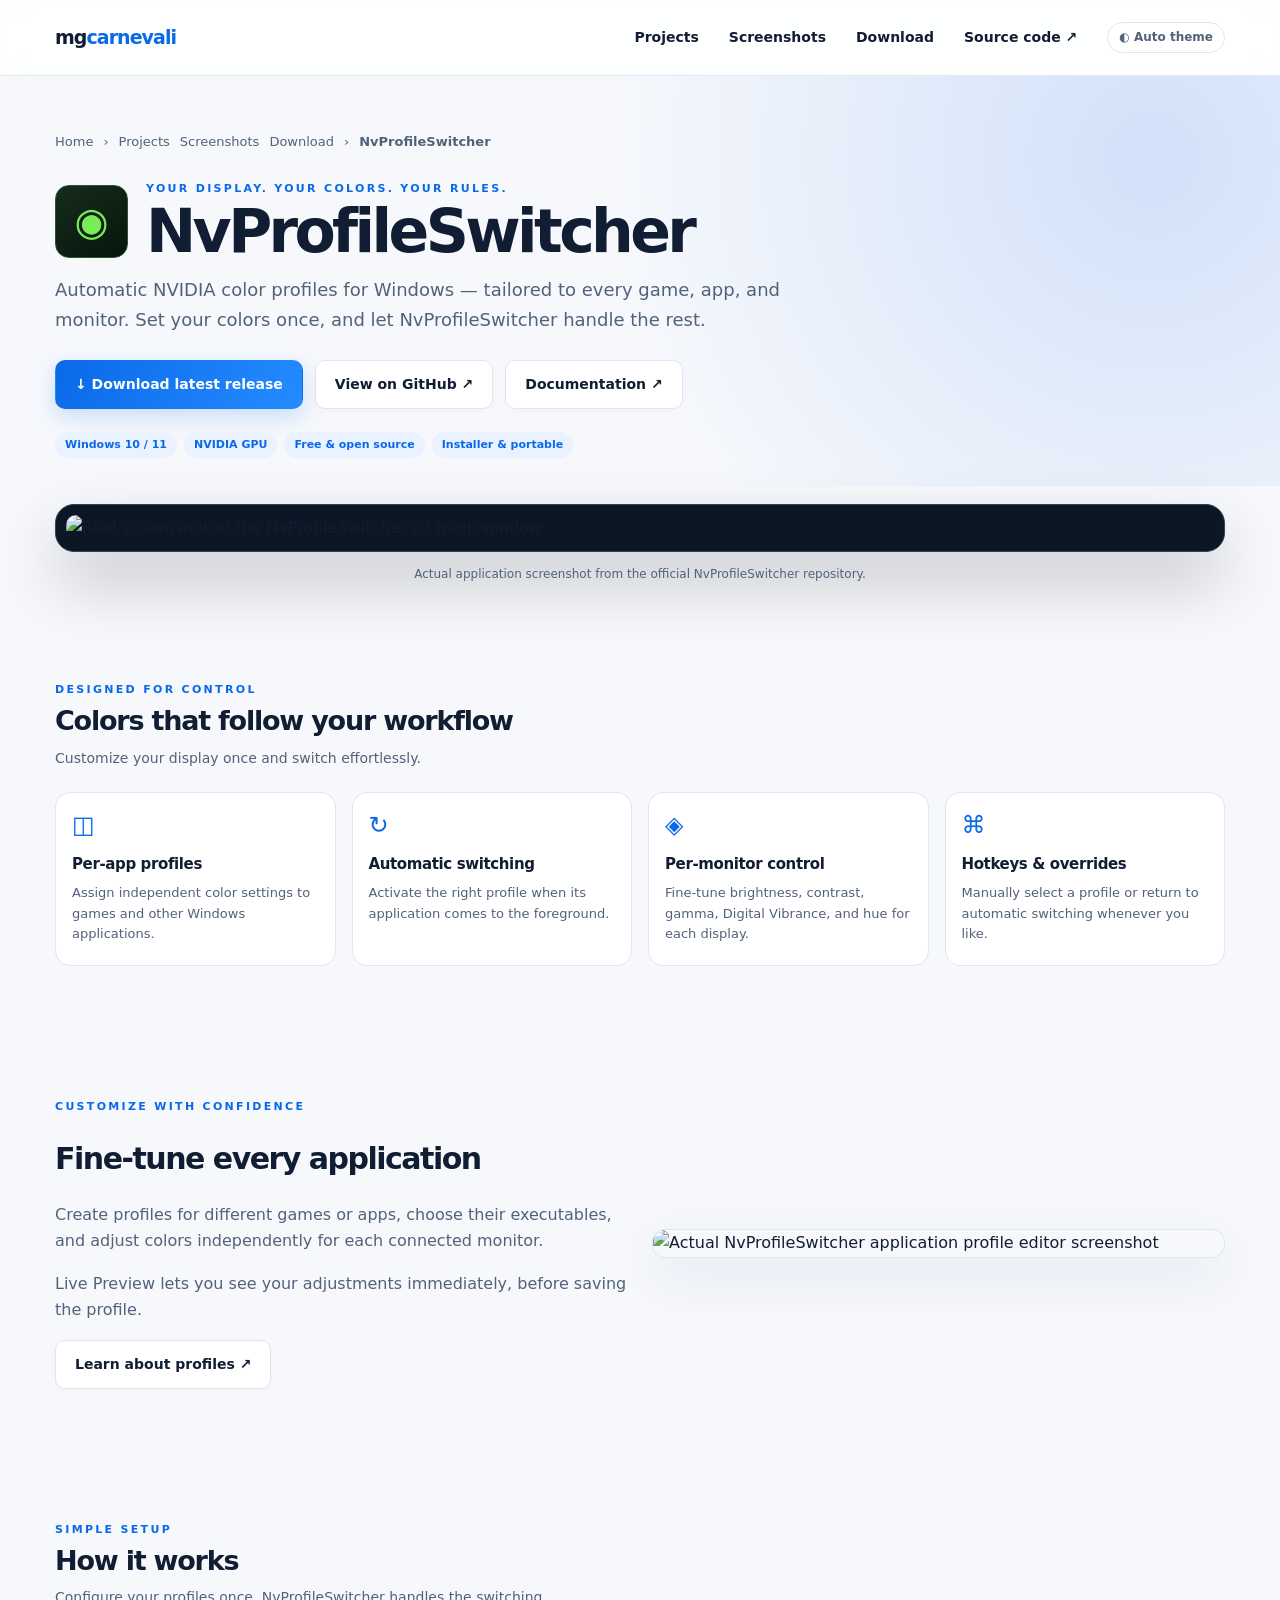
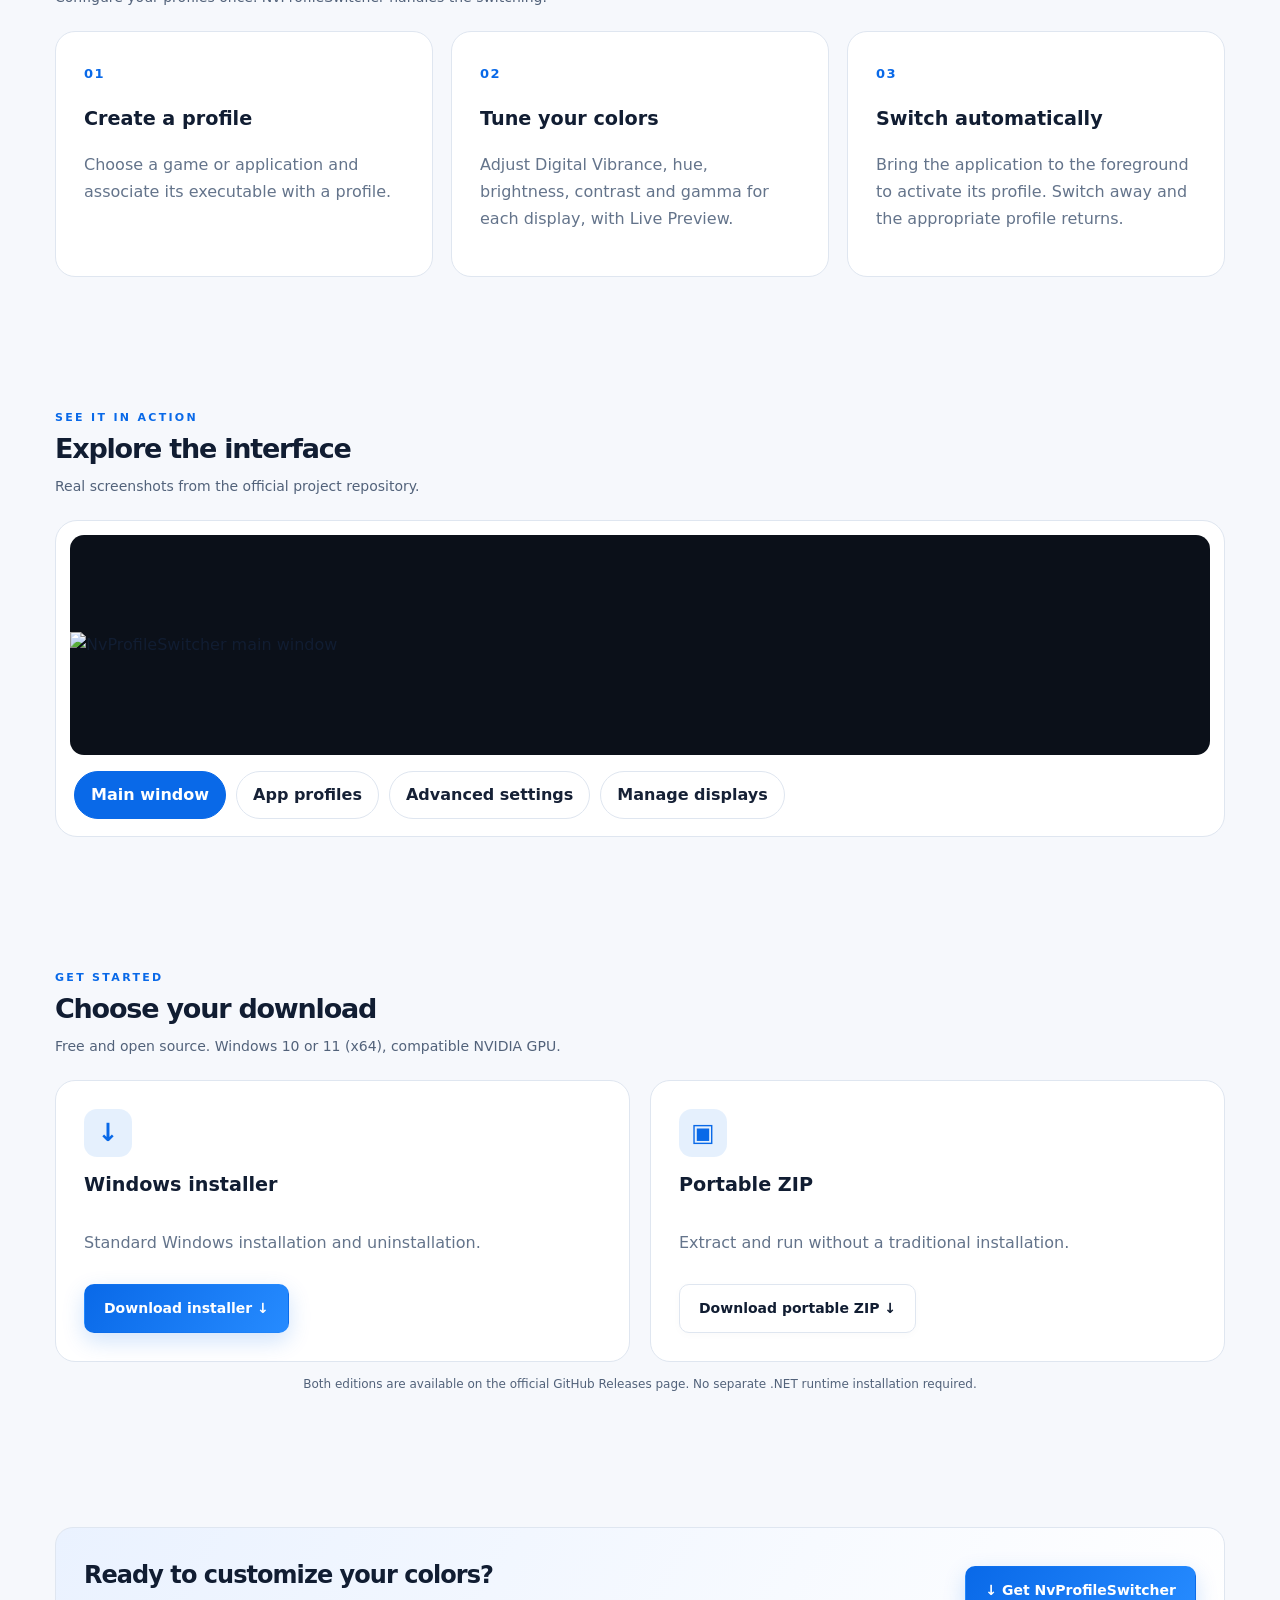
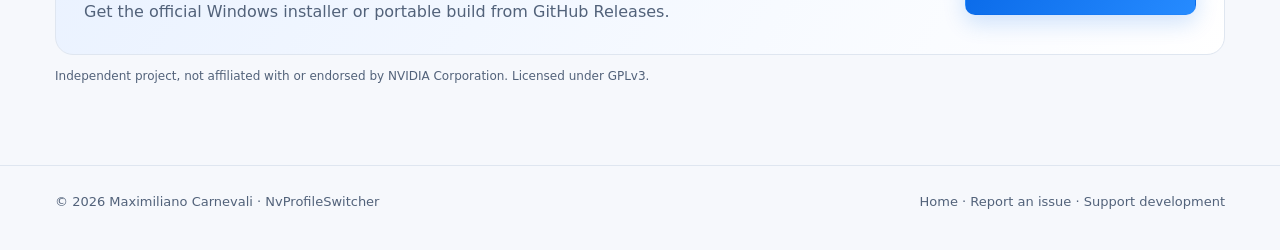
==== commit f6b3f845: "Fix direct downloads for NvProfileSwitcher installer and portable" ====
--- a/NvProfileSwitcher/index.html
+++ b/NvProfileSwitcher/index.html
@@ -6,6 +6,6 @@
 <section class="section container"><div class="detail-grid"><div><div class="eyebrow">Customize with confidence</div><h2>Fine-tune every application</h2><p>Create profiles for different games or apps, choose their executables, and adjust colors independently for each connected monitor.</p><p>Live Preview lets you see your adjustments immediately, before saving the profile.</p><div class="btns"><a class="btn" href="https://github.com/mgcarnevali/NvProfileSwitcher#profiles-and-editing" target="_blank" rel="noopener noreferrer">Learn about profiles ↗</a></div></div><img src="https://raw.githubusercontent.com/mgcarnevali/NvProfileSwitcher/main/assets/screenshots/nvprofileswitcher-application-profile.png" alt="Actual NvProfileSwitcher application profile editor screenshot" loading="lazy"></div></section>
 <section class="section container" id="how-it-works"><div class="section-title"><div><div class="eyebrow">Simple setup</div><h2>How it works</h2><p>Configure your profiles once. NvProfileSwitcher handles the switching.</p></div></div><div class="steps-grid"><article class="step-card"><span class="step-num">01</span><h3>Create a profile</h3><p>Choose a game or application and associate its executable with a profile.</p></article><article class="step-card"><span class="step-num">02</span><h3>Tune your colors</h3><p>Adjust Digital Vibrance, hue, brightness, contrast and gamma for each display, with Live Preview.</p></article><article class="step-card"><span class="step-num">03</span><h3>Switch automatically</h3><p>Bring the application to the foreground to activate its profile. Switch away and the appropriate profile returns.</p></article></div></section>
 <section class="section container" id="screenshots"><div class="section-title"><div><div class="eyebrow">See it in action</div><h2>Explore the interface</h2><p>Real screenshots from the official project repository.</p></div></div><div class="gallery-panel"><div class="gallery-stage"><img id="gallery-image" src="https://raw.githubusercontent.com/mgcarnevali/NvProfileSwitcher/main/assets/screenshots/nvprofileswitcher-main-window.png" alt="NvProfileSwitcher main window" loading="lazy"></div><div class="gallery-controls" role="group" aria-label="Choose screenshot"><button class="gallery-tab active" type="button" data-shot="nvprofileswitcher-main-window.png" data-alt="NvProfileSwitcher main window" aria-pressed="true">Main window</button><button class="gallery-tab" type="button" data-shot="nvprofileswitcher-application-profile.png" data-alt="Application profile editor" aria-pressed="false">App profiles</button><button class="gallery-tab" type="button" data-shot="nvprofileswitcher-advanced-settings.png" data-alt="Advanced settings" aria-pressed="false">Advanced settings</button><button class="gallery-tab" type="button" data-shot="nvprofileswitcher-manage-displays.png" data-alt="Manage displays" aria-pressed="false">Manage displays</button></div></div></section>
-<section class="section container" id="download"><div class="section-title"><div><div class="eyebrow">Get started</div><h2>Choose your download</h2><p>Free and open source. Windows 10 or 11 (x64), compatible NVIDIA GPU.</p></div></div><div class="download-grid"><article class="download-card"><div class="download-icon">↓</div><h3>Windows installer</h3><p>Standard Windows installation and uninstallation.</p><a class="btn btn-primary" href="https://github.com/mgcarnevali/NvProfileSwitcher/releases/latest" target="_blank" rel="noopener noreferrer">Get installer ↗</a></article><article class="download-card"><div class="download-icon">▣</div><h3>Portable ZIP</h3><p>Extract and run without a traditional installation.</p><a class="btn" href="https://github.com/mgcarnevali/NvProfileSwitcher/releases/latest" target="_blank" rel="noopener noreferrer">Get portable ZIP ↗</a></article></div><p class="screenshot-caption">Both editions are available on the official GitHub Releases page. No separate .NET runtime installation required.</p></section>
+<section class="section container" id="download"><div class="section-title"><div><div class="eyebrow">Get started</div><h2>Choose your download</h2><p>Free and open source. Windows 10 or 11 (x64), compatible NVIDIA GPU.</p></div></div><div class="download-grid"><article class="download-card"><div class="download-icon">↓</div><h3>Windows installer</h3><p>Standard Windows installation and uninstallation.</p><a class="btn btn-primary" href="https://github.com/mgcarnevali/NvProfileSwitcher/releases/download/v3.0.0/NvProfileSwitcher-Setup-v3.0.0.exe" data-direct-download="installer">Download installer ↓</a></article><article class="download-card"><div class="download-icon">▣</div><h3>Portable ZIP</h3><p>Extract and run without a traditional installation.</p><a class="btn" href="https://github.com/mgcarnevali/NvProfileSwitcher/releases/download/v3.0.0/NvProfileSwitcher-v3.0.0.zip" data-direct-download="portable">Download portable ZIP ↓</a></article></div><p class="screenshot-caption">Both editions are available on the official GitHub Releases page. No separate .NET runtime installation required.</p></section>
 <section class="section container"><div class="cta"><div><h2>Ready to customize your colors?</h2><p>Get the official Windows installer or portable build from GitHub Releases.</p></div><a class="btn btn-primary" href="https://github.com/mgcarnevali/NvProfileSwitcher/releases/latest" target="_blank" rel="noopener noreferrer">↓ Get NvProfileSwitcher</a></div><p class="smallprint">Independent project, not affiliated with or endorsed by NVIDIA Corporation. Licensed under GPLv3.</p></section></main>
-<footer class="site-footer"><div class="container footer-row"><span>© 2026 Maximiliano Carnevali · NvProfileSwitcher</span><span><a href="/">Home</a> · <a href="https://github.com/mgcarnevali/NvProfileSwitcher/issues">Report an issue</a> · <a href="https://ko-fi.com/mgcarnevali">Support development</a></span></div></footer><script src="/assets/theme.js" defer></script><script src="/assets/gallery.js" defer></script></body></html>
+<footer class="site-footer"><div class="container footer-row"><span>© 2026 Maximiliano Carnevali · NvProfileSwitcher</span><span><a href="/">Home</a> · <a href="https://github.com/mgcarnevali/NvProfileSwitcher/issues">Report an issue</a> · <a href="https://ko-fi.com/mgcarnevali">Support development</a></span></div></footer><script src="/assets/theme.js" defer></script><script src="/assets/gallery.js" defer></script><script src="/assets/downloads.js" defer></script></body></html>
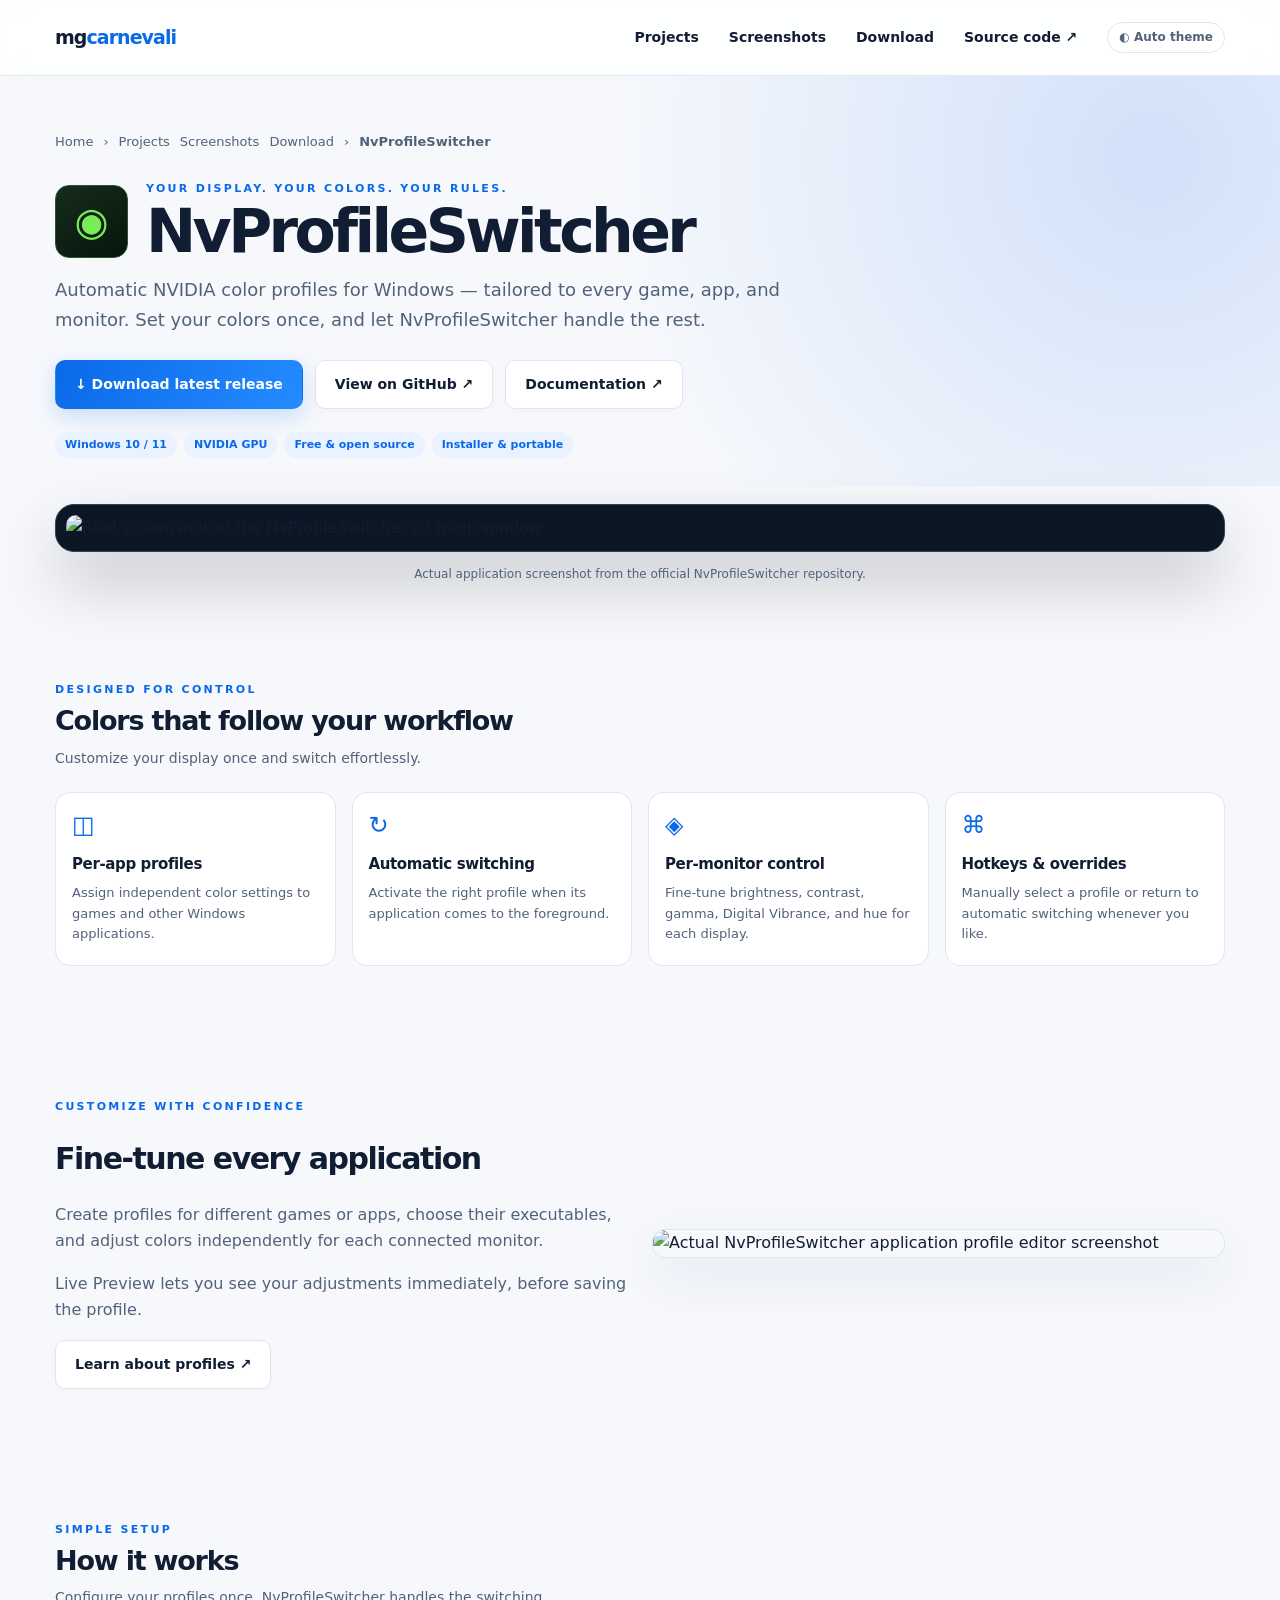
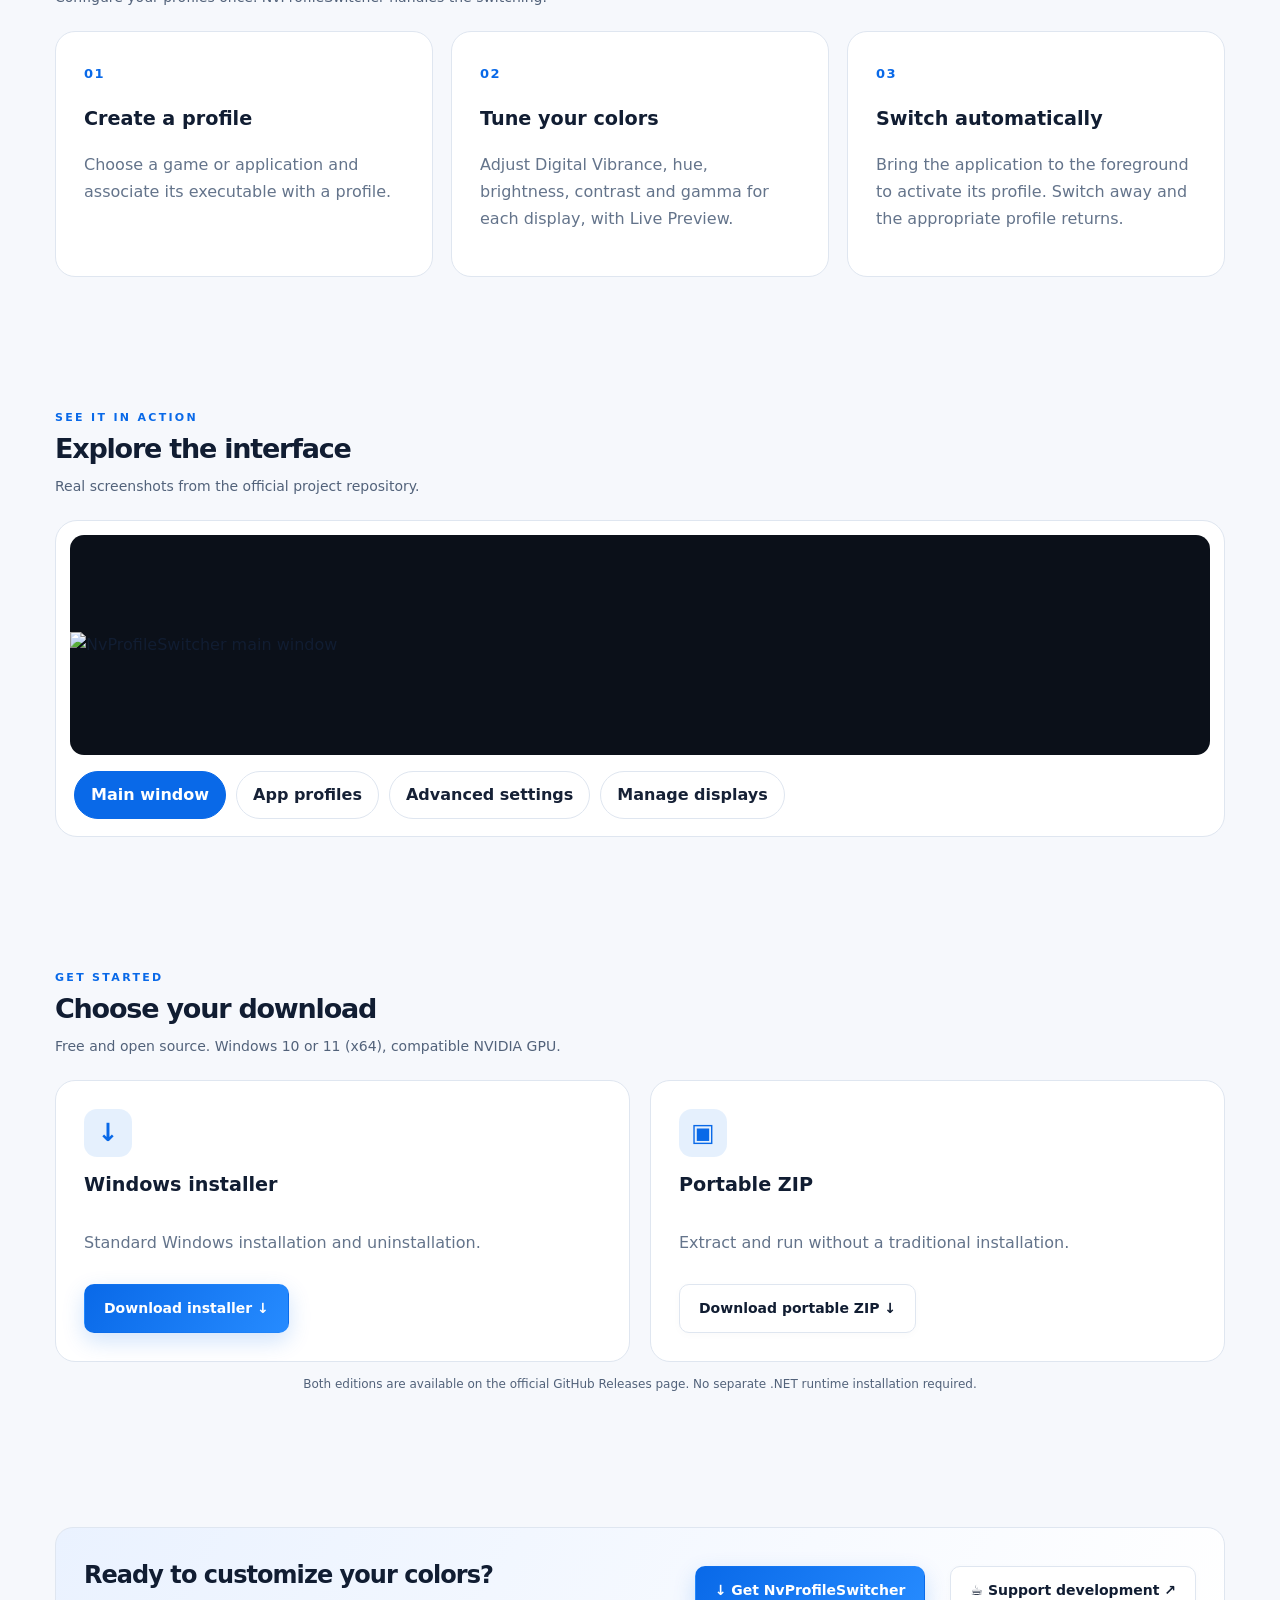
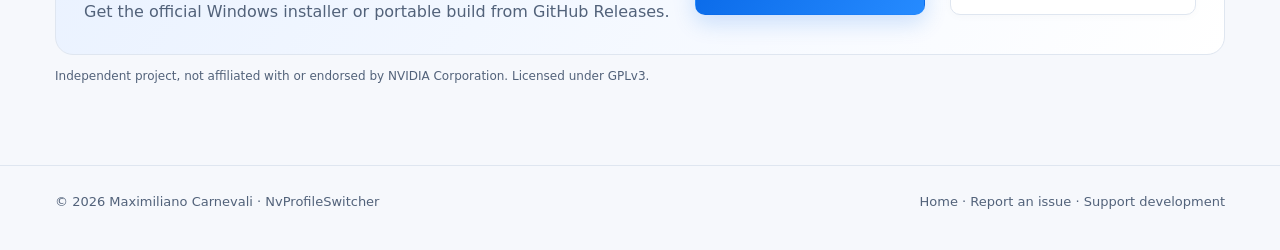
==== commit a3ccf50d: "Add Ko-fi support links to homepage and NvProfileSwitcher" ====
--- a/NvProfileSwitcher/index.html
+++ b/NvProfileSwitcher/index.html
@@ -7,5 +7,5 @@
 <section class="section container" id="how-it-works"><div class="section-title"><div><div class="eyebrow">Simple setup</div><h2>How it works</h2><p>Configure your profiles once. NvProfileSwitcher handles the switching.</p></div></div><div class="steps-grid"><article class="step-card"><span class="step-num">01</span><h3>Create a profile</h3><p>Choose a game or application and associate its executable with a profile.</p></article><article class="step-card"><span class="step-num">02</span><h3>Tune your colors</h3><p>Adjust Digital Vibrance, hue, brightness, contrast and gamma for each display, with Live Preview.</p></article><article class="step-card"><span class="step-num">03</span><h3>Switch automatically</h3><p>Bring the application to the foreground to activate its profile. Switch away and the appropriate profile returns.</p></article></div></section>
 <section class="section container" id="screenshots"><div class="section-title"><div><div class="eyebrow">See it in action</div><h2>Explore the interface</h2><p>Real screenshots from the official project repository.</p></div></div><div class="gallery-panel"><div class="gallery-stage"><img id="gallery-image" src="https://raw.githubusercontent.com/mgcarnevali/NvProfileSwitcher/main/assets/screenshots/nvprofileswitcher-main-window.png" alt="NvProfileSwitcher main window" loading="lazy"></div><div class="gallery-controls" role="group" aria-label="Choose screenshot"><button class="gallery-tab active" type="button" data-shot="nvprofileswitcher-main-window.png" data-alt="NvProfileSwitcher main window" aria-pressed="true">Main window</button><button class="gallery-tab" type="button" data-shot="nvprofileswitcher-application-profile.png" data-alt="Application profile editor" aria-pressed="false">App profiles</button><button class="gallery-tab" type="button" data-shot="nvprofileswitcher-advanced-settings.png" data-alt="Advanced settings" aria-pressed="false">Advanced settings</button><button class="gallery-tab" type="button" data-shot="nvprofileswitcher-manage-displays.png" data-alt="Manage displays" aria-pressed="false">Manage displays</button></div></div></section>
 <section class="section container" id="download"><div class="section-title"><div><div class="eyebrow">Get started</div><h2>Choose your download</h2><p>Free and open source. Windows 10 or 11 (x64), compatible NVIDIA GPU.</p></div></div><div class="download-grid"><article class="download-card"><div class="download-icon">↓</div><h3>Windows installer</h3><p>Standard Windows installation and uninstallation.</p><a class="btn btn-primary" href="https://github.com/mgcarnevali/NvProfileSwitcher/releases/download/v3.0.0/NvProfileSwitcher-Setup-v3.0.0.exe" data-direct-download="installer">Download installer ↓</a></article><article class="download-card"><div class="download-icon">▣</div><h3>Portable ZIP</h3><p>Extract and run without a traditional installation.</p><a class="btn" href="https://github.com/mgcarnevali/NvProfileSwitcher/releases/download/v3.0.0/NvProfileSwitcher-v3.0.0.zip" data-direct-download="portable">Download portable ZIP ↓</a></article></div><p class="screenshot-caption">Both editions are available on the official GitHub Releases page. No separate .NET runtime installation required.</p></section>
-<section class="section container"><div class="cta"><div><h2>Ready to customize your colors?</h2><p>Get the official Windows installer or portable build from GitHub Releases.</p></div><a class="btn btn-primary" href="https://github.com/mgcarnevali/NvProfileSwitcher/releases/latest" target="_blank" rel="noopener noreferrer">↓ Get NvProfileSwitcher</a></div><p class="smallprint">Independent project, not affiliated with or endorsed by NVIDIA Corporation. Licensed under GPLv3.</p></section></main>
+<section class="section container"><div class="cta"><div><h2>Ready to customize your colors?</h2><p>Get the official Windows installer or portable build from GitHub Releases.</p></div><a class="btn btn-primary" href="https://github.com/mgcarnevali/NvProfileSwitcher/releases/latest" target="_blank" rel="noopener noreferrer">↓ Get NvProfileSwitcher</a><a class="btn" href="https://ko-fi.com/mgcarnevali" target="_blank" rel="noopener noreferrer">☕ Support development ↗</a></div><p class="smallprint">Independent project, not affiliated with or endorsed by NVIDIA Corporation. Licensed under GPLv3.</p></section></main>
 <footer class="site-footer"><div class="container footer-row"><span>© 2026 Maximiliano Carnevali · NvProfileSwitcher</span><span><a href="/">Home</a> · <a href="https://github.com/mgcarnevali/NvProfileSwitcher/issues">Report an issue</a> · <a href="https://ko-fi.com/mgcarnevali">Support development</a></span></div></footer><script src="/assets/theme.js" defer></script><script src="/assets/gallery.js" defer></script><script src="/assets/downloads.js" defer></script></body></html>
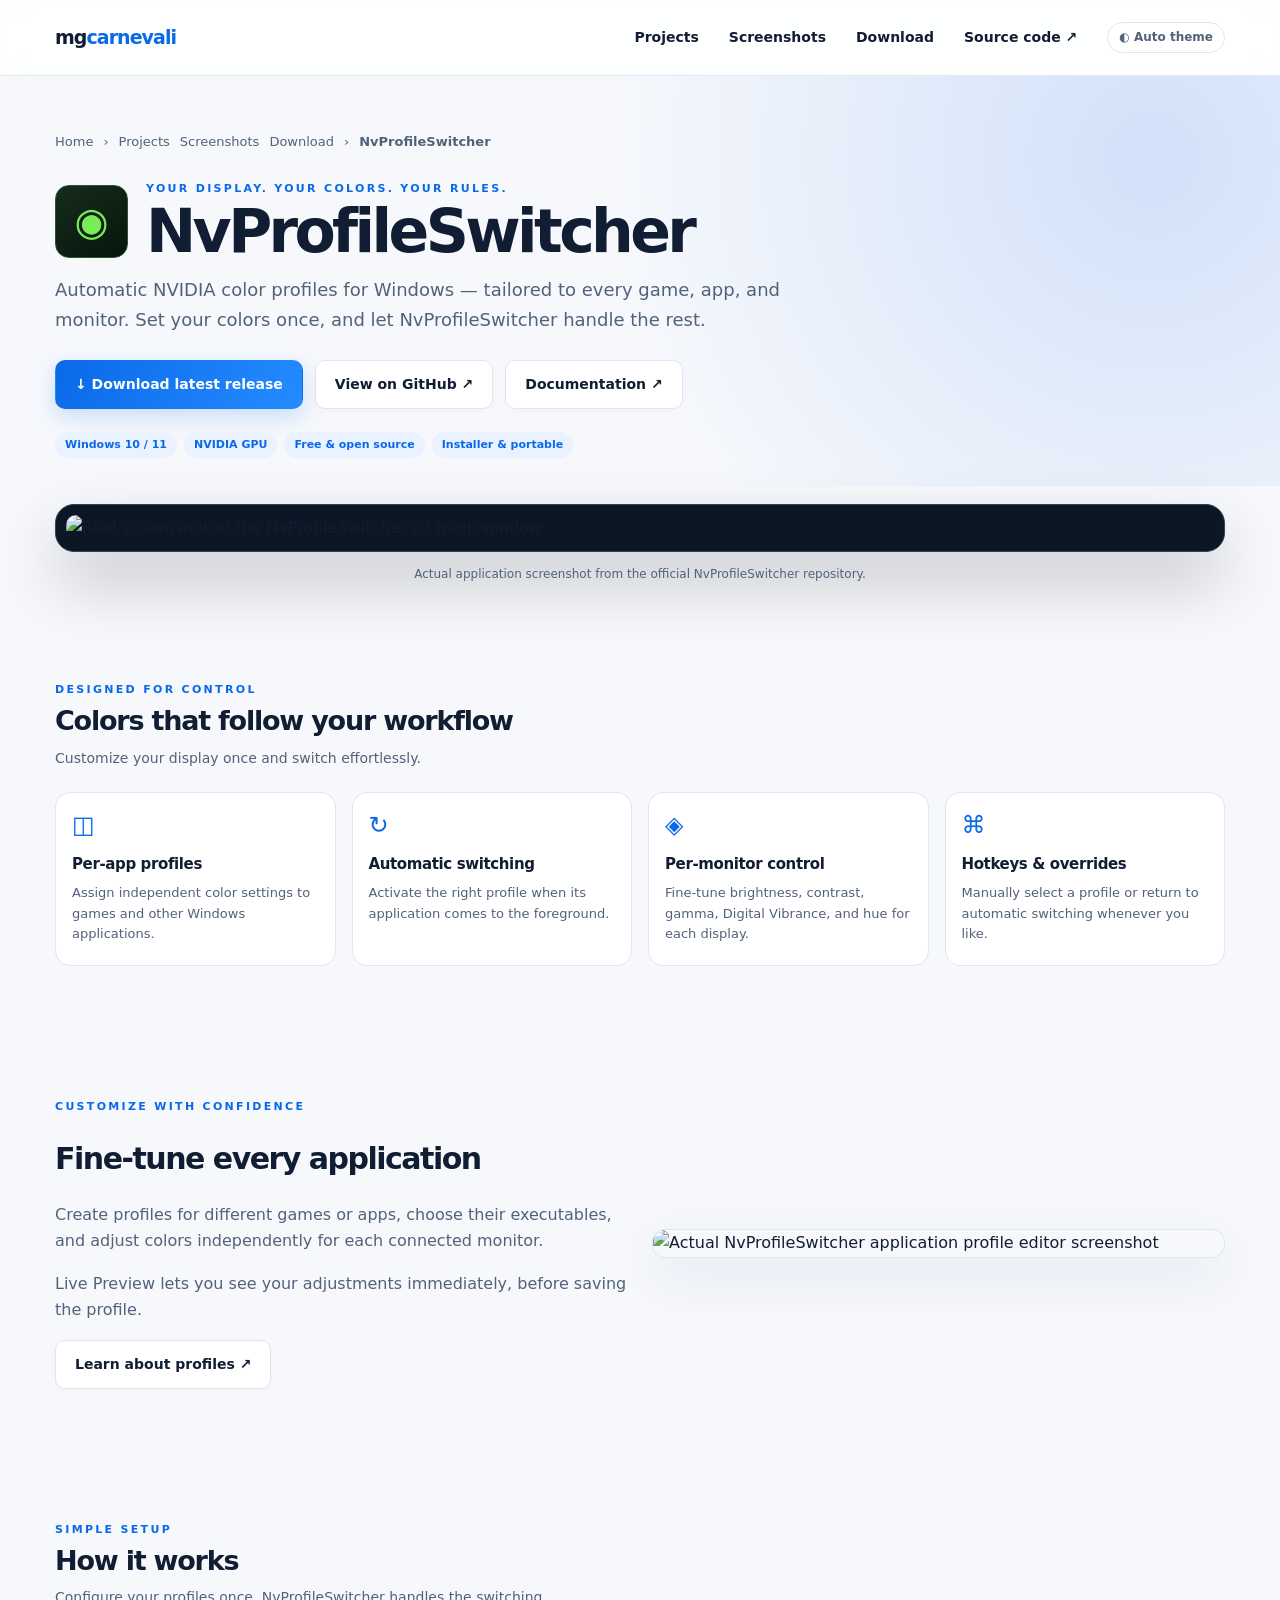
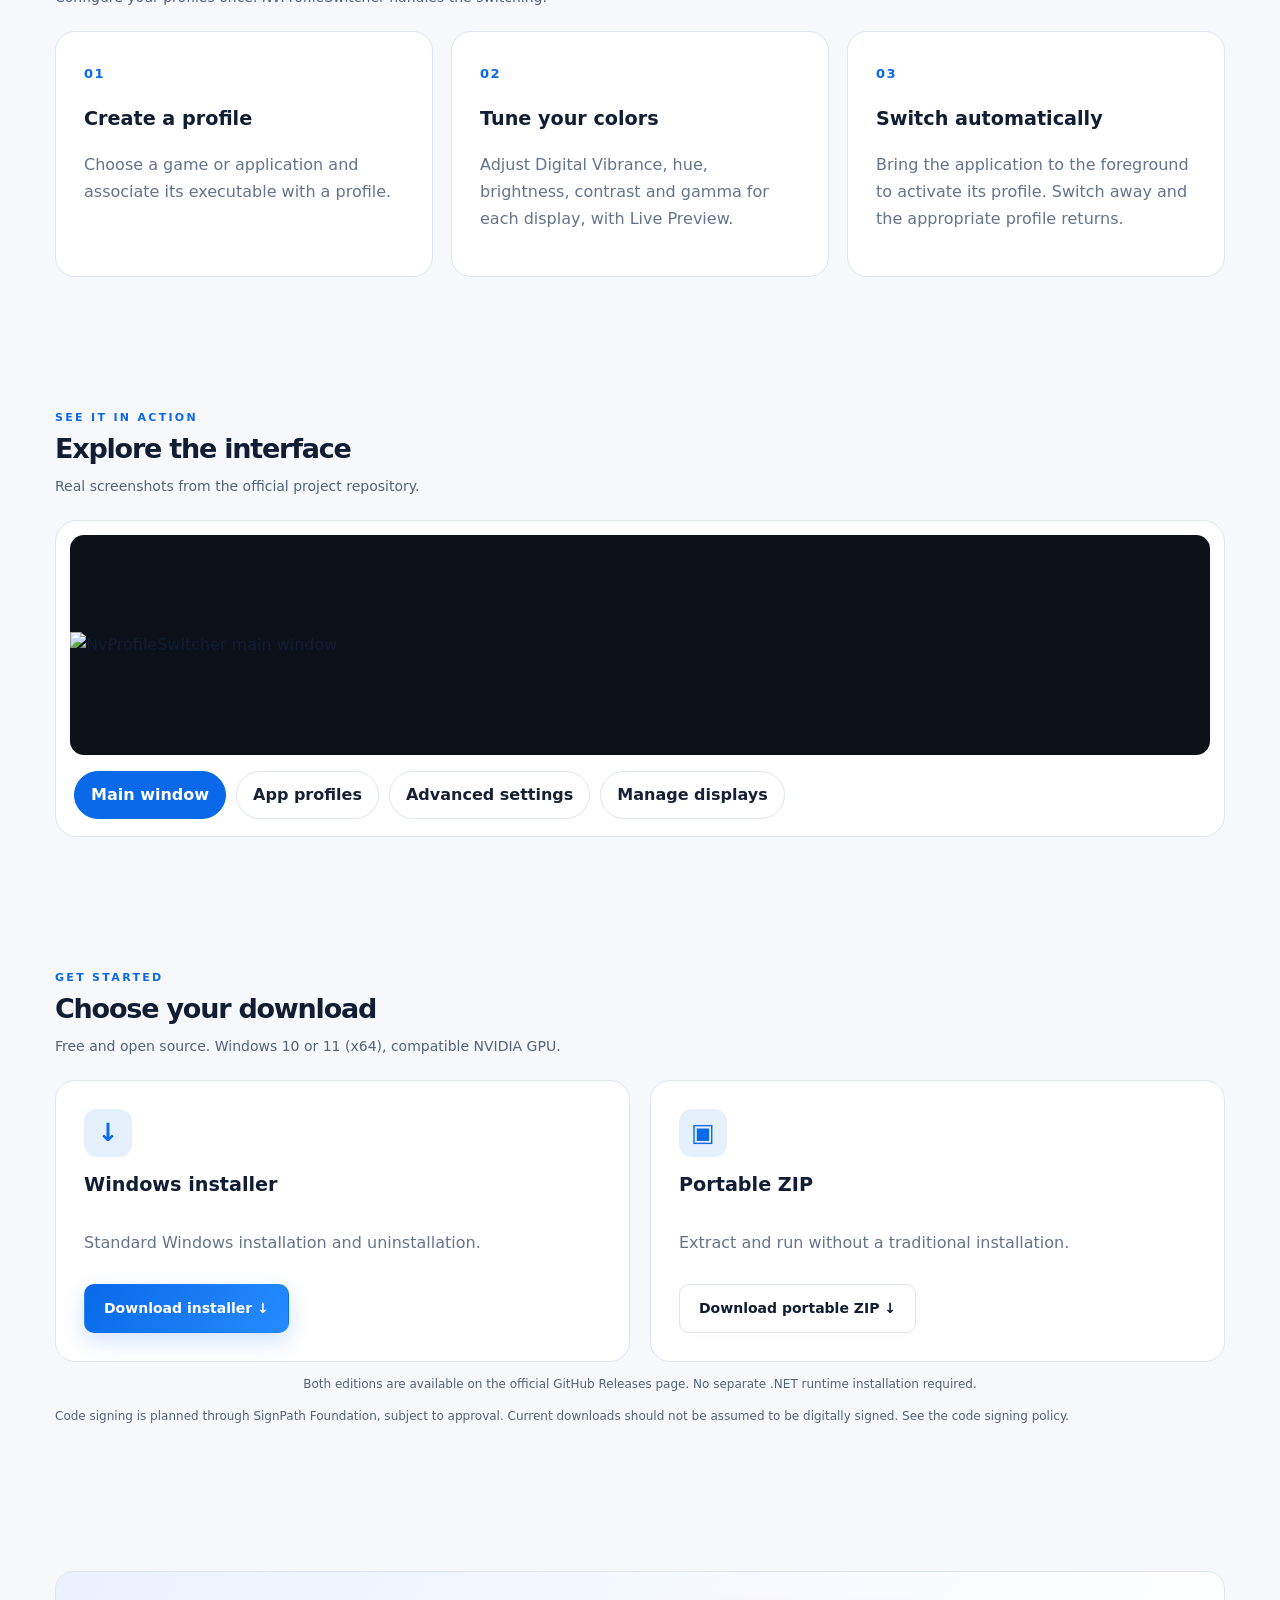
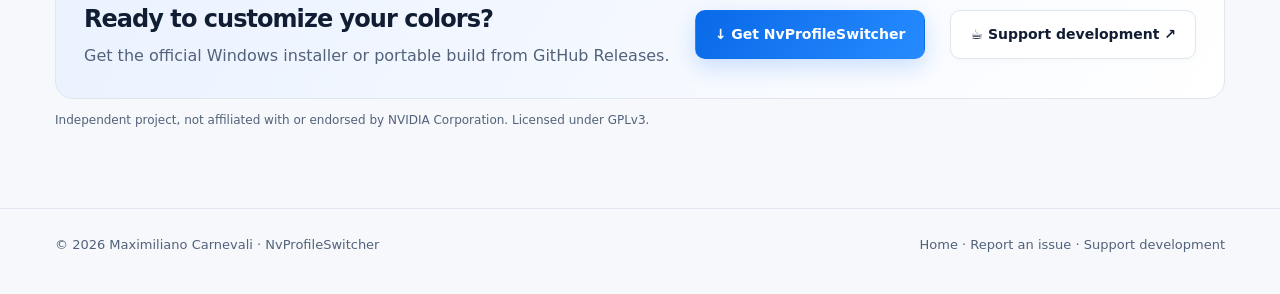
==== commit ea47362d: "Add SignPath Foundation information to download pages" ====
--- a/NvProfileSwitcher/index.html
+++ b/NvProfileSwitcher/index.html
@@ -6,6 +6,6 @@
 <section class="section container"><div class="detail-grid"><div><div class="eyebrow">Customize with confidence</div><h2>Fine-tune every application</h2><p>Create profiles for different games or apps, choose their executables, and adjust colors independently for each connected monitor.</p><p>Live Preview lets you see your adjustments immediately, before saving the profile.</p><div class="btns"><a class="btn" href="https://github.com/mgcarnevali/NvProfileSwitcher#profiles-and-editing" target="_blank" rel="noopener noreferrer">Learn about profiles ↗</a></div></div><img src="https://raw.githubusercontent.com/mgcarnevali/NvProfileSwitcher/main/assets/screenshots/nvprofileswitcher-application-profile.png" alt="Actual NvProfileSwitcher application profile editor screenshot" loading="lazy"></div></section>
 <section class="section container" id="how-it-works"><div class="section-title"><div><div class="eyebrow">Simple setup</div><h2>How it works</h2><p>Configure your profiles once. NvProfileSwitcher handles the switching.</p></div></div><div class="steps-grid"><article class="step-card"><span class="step-num">01</span><h3>Create a profile</h3><p>Choose a game or application and associate its executable with a profile.</p></article><article class="step-card"><span class="step-num">02</span><h3>Tune your colors</h3><p>Adjust Digital Vibrance, hue, brightness, contrast and gamma for each display, with Live Preview.</p></article><article class="step-card"><span class="step-num">03</span><h3>Switch automatically</h3><p>Bring the application to the foreground to activate its profile. Switch away and the appropriate profile returns.</p></article></div></section>
 <section class="section container" id="screenshots"><div class="section-title"><div><div class="eyebrow">See it in action</div><h2>Explore the interface</h2><p>Real screenshots from the official project repository.</p></div></div><div class="gallery-panel"><div class="gallery-stage"><img id="gallery-image" src="https://raw.githubusercontent.com/mgcarnevali/NvProfileSwitcher/main/assets/screenshots/nvprofileswitcher-main-window.png" alt="NvProfileSwitcher main window" loading="lazy"></div><div class="gallery-controls" role="group" aria-label="Choose screenshot"><button class="gallery-tab active" type="button" data-shot="nvprofileswitcher-main-window.png" data-alt="NvProfileSwitcher main window" aria-pressed="true">Main window</button><button class="gallery-tab" type="button" data-shot="nvprofileswitcher-application-profile.png" data-alt="Application profile editor" aria-pressed="false">App profiles</button><button class="gallery-tab" type="button" data-shot="nvprofileswitcher-advanced-settings.png" data-alt="Advanced settings" aria-pressed="false">Advanced settings</button><button class="gallery-tab" type="button" data-shot="nvprofileswitcher-manage-displays.png" data-alt="Manage displays" aria-pressed="false">Manage displays</button></div></div></section>
-<section class="section container" id="download"><div class="section-title"><div><div class="eyebrow">Get started</div><h2>Choose your download</h2><p>Free and open source. Windows 10 or 11 (x64), compatible NVIDIA GPU.</p></div></div><div class="download-grid"><article class="download-card"><div class="download-icon">↓</div><h3>Windows installer</h3><p>Standard Windows installation and uninstallation.</p><a class="btn btn-primary" href="https://github.com/mgcarnevali/NvProfileSwitcher/releases/download/v3.0.0/NvProfileSwitcher-Setup-v3.0.0.exe" data-direct-download="installer">Download installer ↓</a></article><article class="download-card"><div class="download-icon">▣</div><h3>Portable ZIP</h3><p>Extract and run without a traditional installation.</p><a class="btn" href="https://github.com/mgcarnevali/NvProfileSwitcher/releases/download/v3.0.0/NvProfileSwitcher-v3.0.0.zip" data-direct-download="portable">Download portable ZIP ↓</a></article></div><p class="screenshot-caption">Both editions are available on the official GitHub Releases page. No separate .NET runtime installation required.</p></section>
+<section class="section container" id="download"><div class="section-title"><div><div class="eyebrow">Get started</div><h2>Choose your download</h2><p>Free and open source. Windows 10 or 11 (x64), compatible NVIDIA GPU.</p></div></div><div class="download-grid"><article class="download-card"><div class="download-icon">↓</div><h3>Windows installer</h3><p>Standard Windows installation and uninstallation.</p><a class="btn btn-primary" href="https://github.com/mgcarnevali/NvProfileSwitcher/releases/download/v3.0.0/NvProfileSwitcher-Setup-v3.0.0.exe" data-direct-download="installer">Download installer ↓</a></article><article class="download-card"><div class="download-icon">▣</div><h3>Portable ZIP</h3><p>Extract and run without a traditional installation.</p><a class="btn" href="https://github.com/mgcarnevali/NvProfileSwitcher/releases/download/v3.0.0/NvProfileSwitcher-v3.0.0.zip" data-direct-download="portable">Download portable ZIP ↓</a></article></div><p class="screenshot-caption">Both editions are available on the official GitHub Releases page. No separate .NET runtime installation required.</p><p class="smallprint">Code signing is planned through SignPath Foundation, subject to approval. Current downloads should not be assumed to be digitally signed. See the <a href="https://github.com/mgcarnevali/NvProfileSwitcher/blob/main/CODE_SIGNING.md" target="_blank" rel="noopener noreferrer">code signing policy</a>.</p></section>
 <section class="section container"><div class="cta"><div><h2>Ready to customize your colors?</h2><p>Get the official Windows installer or portable build from GitHub Releases.</p></div><a class="btn btn-primary" href="https://github.com/mgcarnevali/NvProfileSwitcher/releases/latest" target="_blank" rel="noopener noreferrer">↓ Get NvProfileSwitcher</a><a class="btn" href="https://ko-fi.com/mgcarnevali" target="_blank" rel="noopener noreferrer">☕ Support development ↗</a></div><p class="smallprint">Independent project, not affiliated with or endorsed by NVIDIA Corporation. Licensed under GPLv3.</p></section></main>
 <footer class="site-footer"><div class="container footer-row"><span>© 2026 Maximiliano Carnevali · NvProfileSwitcher</span><span><a href="/">Home</a> · <a href="https://github.com/mgcarnevali/NvProfileSwitcher/issues">Report an issue</a> · <a href="https://ko-fi.com/mgcarnevali">Support development</a></span></div></footer><script src="/assets/theme.js" defer></script><script src="/assets/gallery.js" defer></script><script src="/assets/downloads.js" defer></script></body></html>
